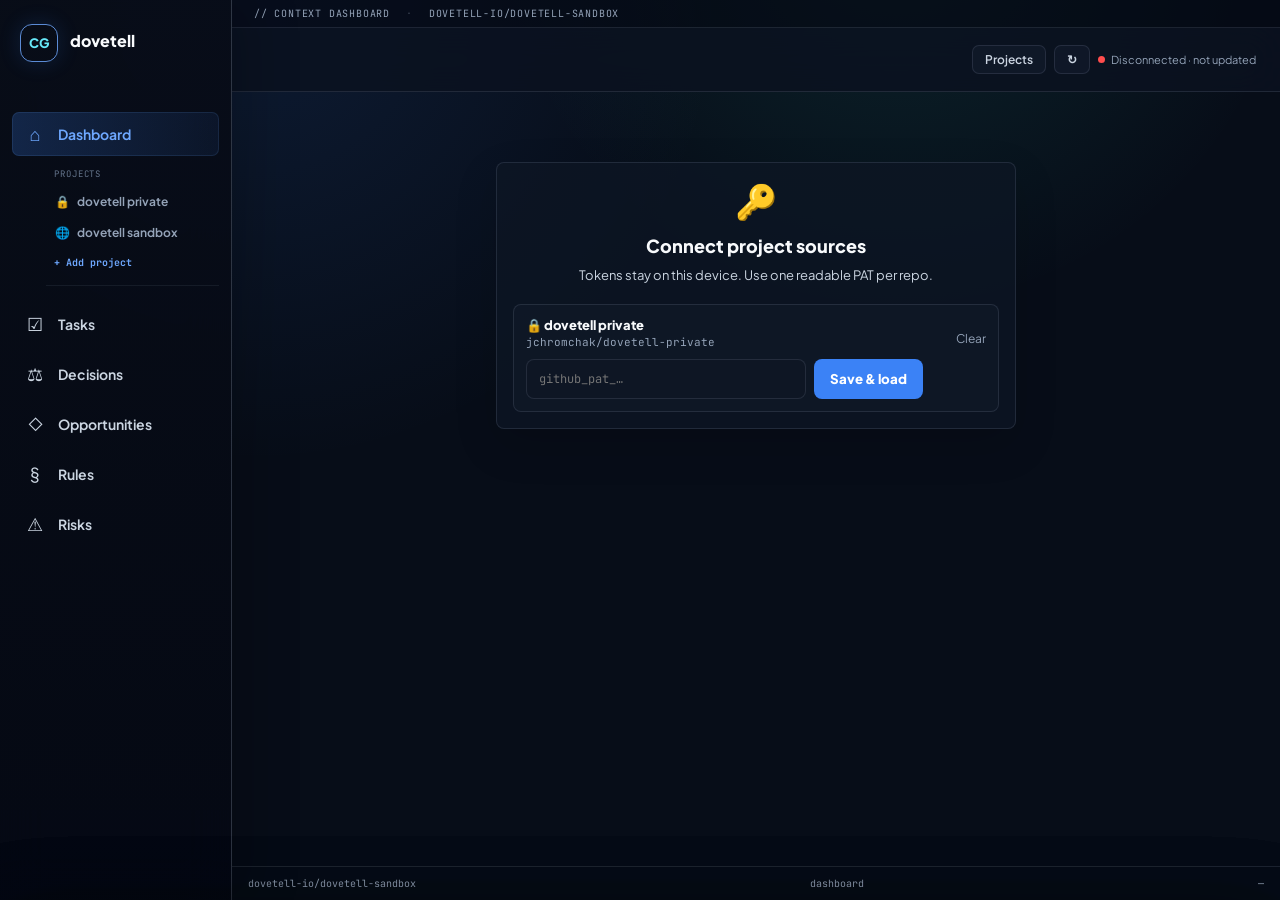
==== dashboard/index.html @ 03cbc895 "Stabilize project token storage" ====
<!DOCTYPE html>
<html lang="en">
<head>
<meta charset="UTF-8"/>
<meta name="viewport" content="width=device-width, initial-scale=1.0"/>
<title>dovetell — Dashboard</title>
<link rel="manifest" href="../manifest.json">
<link rel="icon" type="image/png" href="../assets/sandbox-favicon.png">
<link rel="apple-touch-icon" href="../assets/sandbox-apple-touch-icon.png">
<meta name="apple-mobile-web-app-title" content="dovetell dashboard">
<meta name="apple-mobile-web-app-capable" content="yes">
<meta name="apple-mobile-web-app-status-bar-style" content="black-translucent">
<link rel="preconnect" href="https://fonts.googleapis.com"/>
<link rel="preconnect" href="https://fonts.gstatic.com" crossorigin/>
<link href="https://fonts.googleapis.com/css2?family=Plus+Jakarta+Sans:wght@400;500;600;700;800&family=JetBrains+Mono:wght@400;500&display=swap" rel="stylesheet"/>
<style>
.main.dashboard-main{max-width:none}
.dashboard-layout{display:grid;grid-template-columns:repeat(4,minmax(0,1fr));gap:16px;align-items:start}
.dashboard-content,.dashboard-hero{display:contents}
.source-warning{grid-column:1/-1}
.dashboard-title{font-size:26px;font-weight:800;color:var(--text);line-height:1.15;margin-bottom:6px}
.dashboard-subtitle{font-size:14px;color:var(--muted-2)}
.summary-panel,.dash-panel{background:rgba(14,22,36,0.78);border:1px solid var(--border);border-radius:8px;padding:16px;box-shadow:0 16px 44px rgba(0,0,0,0.14)}
.source-warning{border-color:rgba(245,158,11,0.34);background:rgba(245,158,11,0.08);color:var(--muted-2);font-size:12px;line-height:1.5;margin-bottom:16px}
.source-warning strong{color:var(--amber);font-weight:800}
.source-warning-list{display:grid;gap:10px;margin-top:10px}
.source-warning-item{padding:10px 12px;border:1px solid rgba(245,158,11,0.26);border-radius:8px;background:rgba(5,9,20,0.32)}
.source-warning-title{font-size:13px;font-weight:800;color:var(--text);margin-bottom:4px}
.source-warning-detail{font-family:var(--mono);font-size:10px;color:var(--muted);overflow-wrap:anywhere}
.source-warning .token-projects{margin-top:12px}
.health-panel{display:flex;flex-direction:column;align-items:center;justify-content:center}
.health-label,.session-label,.panel-kicker{font-family:var(--mono);font-size:10px;letter-spacing:0.08em;text-transform:uppercase;color:var(--muted);margin-bottom:8px}
.health-value{display:flex;align-items:baseline;justify-content:center}
.health-score{font-family:var(--mono);font-size:38px;font-weight:700;color:var(--teal);line-height:1}
.health-denom{font-size:14px;color:var(--muted);margin-left:4px}
.health-gauge{width:142px;height:74px;margin-bottom:8px;overflow:visible}
.health-gauge path{fill:none;stroke-linecap:round;stroke-width:11}
.health-gauge .gauge-bg{stroke:rgba(148,163,184,0.18)}
.health-gauge .gauge-fill{stroke:var(--teal);filter:drop-shadow(0 0 10px rgba(45,212,191,0.22))}
.session-panel{display:flex;flex-direction:column;justify-content:center;gap:8px}
.session-id{font-family:var(--mono);font-size:17px;color:var(--blurple-light);background:rgba(18,27,43,0.9);border:1px solid var(--border);border-radius:7px;padding:8px 10px}
.session-meta{font-size:13px;color:var(--muted-2);line-height:1.5;display:flex;align-items:center;gap:6px;flex-wrap:wrap}
.dash-grid{grid-column:1/4;display:grid;grid-template-columns:repeat(3,minmax(0,1fr));gap:16px}
.dash-stack{display:grid;gap:16px}
.panel-head{display:flex;align-items:center;justify-content:space-between;gap:12px;border-bottom:1px solid var(--border);padding-bottom:12px;margin-bottom:8px}
.panel-title{font-size:17px;font-weight:800;color:var(--text)}
.panel-count{font-family:var(--mono);font-size:11px;color:var(--muted);background:var(--surface-3);border-radius:999px;padding:2px 8px;margin-left:6px}
.panel-link{font-size:12px;font-weight:700;color:var(--blurple-light);text-decoration:none;white-space:nowrap}
.panel-link:hover{text-decoration:underline}
.dash-list{display:grid}
.dash-row{display:grid;grid-template-columns:auto minmax(0,1fr) auto;gap:9px;align-items:center;padding:10px 0;border-bottom:1px solid rgba(148,163,184,0.12);text-decoration:none;color:inherit;min-width:0}
.dash-row:last-child{border-bottom:none}
.row-body{min-width:0;display:grid;gap:3px}
.row-dot{width:8px;height:8px;border-radius:50%;background:var(--muted)}
.dot-p0,.dot-now,.risk-high{background:var(--red)}
.dot-p1,.dot-next,.risk-medium{background:var(--amber)}
.dot-p2{background:#FACC15}
.dot-p3,.dot-later,.risk-low{background:var(--muted-2)}
.row-title{font-size:13px;font-weight:750;color:var(--text);line-height:1.25;display:-webkit-box;-webkit-line-clamp:2;-webkit-box-orient:vertical;overflow:hidden}
.row-sub{font-size:11px;color:var(--muted);line-height:1.3;display:flex;align-items:center;gap:5px;min-width:0;overflow:hidden}
.row-sub-text{min-width:0;overflow:hidden;text-overflow:ellipsis;white-space:nowrap}
.row-meta{font-family:var(--mono);font-size:10px;color:var(--muted);white-space:nowrap;justify-self:end}
.risk-score{font-family:var(--mono);font-size:18px;font-weight:700;min-width:30px}
.risk-score.high{color:var(--red)}
.risk-score.medium{color:var(--amber)}
.risk-score.low{color:var(--teal)}
.status-chip,.rev-chip{font-family:var(--mono);font-size:10px;border-radius:5px;padding:3px 7px;background:rgba(18,27,43,0.9);border:1px solid var(--border);color:var(--muted-2);white-space:nowrap}
.project-chip{font-family:var(--mono);font-size:10px;border-radius:5px;padding:3px 7px;background:rgba(18,27,43,0.9);border:1px solid var(--border);color:var(--muted-2);white-space:nowrap;display:inline-flex;align-items:center;gap:4px;max-width:62px;overflow:hidden;text-overflow:ellipsis;flex:0 0 auto}
.project-chip.private{color:var(--amber);border-color:rgba(245,158,11,0.28)}
.project-chip.public{color:var(--cyan);border-color:rgba(103,232,249,0.24)}
.status-active,.status-approved,.status-implemented{color:var(--green);border-color:rgba(52,211,153,0.28)}
.status-deferred,.status-open{color:var(--amber);border-color:rgba(245,158,11,0.28)}
.status-superseded,.status-closed{color:var(--muted-2)}
.change-avatar{width:32px;height:32px;border-radius:50%;display:flex;align-items:center;justify-content:center;background:linear-gradient(135deg,var(--purple),var(--blurple));font-size:12px;font-weight:800;color:#fff}
.change-avatar.task{background:linear-gradient(135deg,var(--teal),var(--green));color:#042f2e}
.change-avatar.journal{background:linear-gradient(135deg,var(--purple),var(--blurple-light))}
.dashboard-empty{padding:22px 0;text-align:center;color:var(--muted);font-size:13px}
.token-card{width:100%;max-width:520px;margin:48px auto;text-align:center}
.token-projects{display:grid;gap:14px;text-align:left;margin-top:18px}
.token-project{border:1px solid var(--border);border-radius:8px;padding:12px;background:rgba(18,27,43,0.52)}
.token-project-head{display:flex;justify-content:space-between;align-items:center;gap:8px;margin-bottom:10px}
.token-project-title{font-size:13px;font-weight:800;color:var(--text)}
.token-project-repo{font-family:var(--mono);font-size:11px;color:var(--muted);margin-top:2px}
.token-icon{font-size:34px;margin-bottom:12px}
.token-title{font-size:18px;font-weight:800;color:var(--text);margin-bottom:8px}
.token-copy{font-size:13px;color:var(--muted-2);line-height:1.6;margin-bottom:18px}
.token-form{display:flex;gap:8px}
.token-input{flex:0 1 280px;min-width:160px;max-width:280px;padding:11px 12px;background:var(--surface-2);border:1px solid var(--border);border-radius:8px;font-family:var(--mono);font-size:12px;color:var(--text);outline:none}
.token-input:focus{border-color:var(--blurple)}
.token-save{padding:11px 16px;border:none;border-radius:8px;background:var(--blurple);color:#fff;font-family:var(--sans);font-weight:800;cursor:pointer}
.token-clear{margin-top:12px;background:transparent;border:none;color:var(--muted);font-family:var(--sans);font-size:12px;cursor:pointer}
.token-error{max-width:520px;margin:48px auto}
.project-source-head{display:flex;justify-content:space-between;align-items:center;gap:10px;margin:14px 0 10px}
.project-settings-list{display:grid;gap:8px;margin-bottom:16px}
.project-settings-item{display:grid;grid-template-columns:minmax(0,1fr) auto;gap:10px;align-items:center;padding:10px 12px;border:1px solid var(--border);border-radius:8px;background:rgba(18,27,43,0.54)}
.project-settings-title{font-size:13px;font-weight:800;color:var(--text)}
.project-settings-meta{font-family:var(--mono);font-size:10px;color:var(--muted);margin-top:3px;overflow:hidden;text-overflow:ellipsis;white-space:nowrap}
.project-settings-actions{display:flex;gap:6px;align-items:center}
.project-form-panel{display:none;margin-top:14px;padding-top:12px;border-top:1px solid var(--border)}
.project-form-panel.visible{display:block}
.project-form-title{font-size:14px;font-weight:800;color:var(--text);margin:0 0 6px}
.project-home-view.hidden{display:none}
.project-path-grid{display:grid;grid-template-columns:1fr 1fr;gap:10px}
.project-token-input{max-width:280px}
.project-json-tools{display:grid;gap:8px;margin:8px 0 14px}
.project-json-actions{display:flex;gap:8px;flex-wrap:wrap}
.project-json-output{display:none;width:100%;min-height:150px;max-height:260px;resize:vertical;padding:10px 11px;background:var(--surface-2);border:1px solid var(--border);border-radius:8px;color:var(--text);font-family:var(--mono);font-size:10px;line-height:1.45;outline:none}
.project-json-output.visible{display:block}
.project-hint{font-size:11px;color:var(--muted);line-height:1.5;margin:-4px 0 12px}
.project-form-section{margin:14px 0 8px;font-family:var(--mono);font-size:10px;letter-spacing:0.08em;text-transform:uppercase;color:var(--muted)}
.project-verify{display:none;margin:10px 0 0;padding:10px 12px;border-radius:8px;border:1px solid var(--border);background:rgba(18,27,43,0.54);font-size:12px;line-height:1.45;color:var(--muted-2)}
.project-verify.visible{display:block}
.project-verify.success{border-color:rgba(52,211,153,0.35);color:var(--green)}
.project-verify.warning{border-color:rgba(245,158,11,0.35);color:var(--amber)}
.project-verify.error{border-color:rgba(255,77,77,0.38);color:var(--red)}
.journal-rail{grid-column:4;grid-row:1/span 2;position:sticky;top:92px;display:grid;gap:12px;min-width:0;z-index:1}
.journal-rail .summary-panel{min-width:0;overflow:hidden}
.journal-head{display:flex;align-items:flex-start;justify-content:space-between;gap:10px}
.journal-title{font-size:16px;font-weight:800;color:var(--text)}
.journal-sub{font-size:11px;color:var(--muted);line-height:1.45;margin-top:2px}
.journal-select{width:100%;min-width:0;margin-top:10px;padding:8px 30px 8px 10px;appearance:none;background:var(--surface-2);border:1px solid var(--border);border-radius:7px;color:var(--text);font-family:var(--sans);font-size:12px;line-height:1.25;outline:none;overflow:hidden;text-overflow:ellipsis}
.journal-composer{display:grid;gap:8px}
.journal-input{width:100%;min-height:92px;resize:vertical;padding:10px 11px;background:var(--surface-2);border:1px solid var(--border);border-radius:8px;color:var(--text);font-family:var(--sans);font-size:12px;line-height:1.45;outline:none}
.journal-input:focus,.journal-select:focus{border-color:var(--blurple)}
.journal-actions{display:flex;align-items:center;justify-content:space-between;gap:8px}
.journal-help{font-size:10px;color:var(--muted);line-height:1.4}
.journal-save{padding:9px 12px;border:none;border-radius:8px;background:var(--blurple);color:#fff;font-family:var(--sans);font-size:12px;font-weight:800;cursor:pointer;white-space:nowrap}
.journal-save:disabled{opacity:.55;cursor:not-allowed}
.journal-list{display:grid;gap:8px;max-height:58vh;overflow:auto;padding-right:2px;min-width:0}
.journal-card{border:1px solid var(--border);border-radius:8px;background:rgba(18,27,43,.5);padding:10px;cursor:pointer}
.journal-card[open]{background:rgba(18,27,43,.76)}
.journal-card summary{list-style:none;display:grid;gap:5px}
.journal-card summary::-webkit-details-marker{display:none}
.journal-meta{display:flex;align-items:center;justify-content:space-between;gap:8px;font-family:var(--mono);font-size:9px;color:var(--muted);text-transform:uppercase;letter-spacing:.04em}
.journal-preview{font-size:12px;font-weight:700;color:var(--text);line-height:1.35;display:-webkit-box;-webkit-line-clamp:3;-webkit-box-orient:vertical;overflow:hidden}
.journal-card[open] .journal-preview{-webkit-line-clamp:unset;display:block;white-space:pre-wrap;font-weight:600;color:var(--muted-2)}
.journal-card-body{margin-top:9px;padding-top:8px;border-top:1px solid rgba(148,163,184,.12);display:grid;gap:6px;font-family:var(--mono);font-size:10px;color:var(--muted)}
.journal-card-body div{min-width:0;overflow-wrap:anywhere}
.journal-card-actions{display:flex;gap:6px;flex-wrap:wrap;margin-top:4px}
.journal-action{padding:6px 8px;border:1px solid var(--border);border-radius:7px;background:rgba(88,101,242,.12);color:var(--blurple-light);font-family:var(--sans);font-size:11px;font-weight:800;cursor:pointer}
.journal-action:hover{border-color:rgba(88,101,242,.42);background:rgba(88,101,242,.2)}
.journal-action:disabled{opacity:.55;cursor:not-allowed}
.journal-empty{font-size:12px;color:var(--muted);line-height:1.5;padding:12px;border:1px dashed var(--border);border-radius:8px}
.journal-mobile-trigger{display:none;grid-column:1/-1;width:100%;padding:12px;border:1px solid rgba(88,101,242,.32);border-radius:8px;background:rgba(88,101,242,.14);color:var(--blurple-light);font-family:var(--sans);font-size:13px;font-weight:800;cursor:pointer}
.reconcile-preview{padding:10px 11px;border:1px solid var(--border);border-radius:8px;background:rgba(18,27,43,.54);color:var(--muted-2);font-size:12px;line-height:1.45;white-space:pre-wrap;max-height:160px;overflow:auto}
@media (max-width: 1500px){.dashboard-layout{grid-template-columns:repeat(3,minmax(0,1fr))}.dash-grid{grid-column:1/-1}.journal-rail{grid-column:1/-1;grid-row:auto;position:static;grid-template-columns:repeat(3,minmax(0,1fr))}.journal-list{max-height:42vh}}
@media (max-width: 1280px){.dashboard-layout{grid-template-columns:1fr}.dashboard-content{display:block}.dashboard-hero{display:grid;grid-template-columns:1fr 210px;gap:16px;margin-bottom:16px;align-items:stretch}.dash-grid,.journal-rail{grid-column:auto;grid-row:auto}.journal-rail{grid-template-columns:1fr}.journal-list{max-height:none}.dashboard-main{max-width:1220px}}
@media (max-width: 1120px){.dashboard-hero{grid-template-columns:1fr 210px}.session-panel{grid-column:1/-1}.dash-grid{grid-template-columns:1fr 1fr}.dash-grid>.dash-panel:last-child{grid-column:1/-1}.project-chip{max-width:180px}}
@media (max-width: 900px){.dashboard-hero,.dash-grid{grid-template-columns:1fr}.session-panel{grid-column:auto}.health-panel{display:grid;grid-template-columns:minmax(0,1fr) auto;gap:8px 14px;align-items:center;justify-content:stretch}.health-label{grid-column:1/-1;margin-bottom:0}.health-gauge{width:112px;height:58px;margin:0}.health-gauge path{stroke-width:9}.health-value{justify-content:flex-end}.health-score{font-size:34px}}
@media (max-width: 720px){.dashboard-main{padding-top:16px}.dashboard-title{font-size:25px}.summary-panel{padding:14px}.health-gauge{width:100px;height:52px}.health-gauge path{stroke-width:8}.health-score{font-size:31px}.health-denom{font-size:13px}.session-id{font-size:15px}.dash-row{grid-template-columns:auto minmax(0,1fr)}.dash-row .row-meta,.dash-row .status-chip,.dash-row .rev-chip{grid-column:2;justify-self:start}.row-title{-webkit-line-clamp:2}.project-chip{max-width:calc(100vw - 170px)}.token-card{margin:48px 0;max-width:calc(100vw - 24px)}.token-copy{font-size:12px;max-width:240px;margin-left:auto;margin-right:auto;overflow-wrap:anywhere}.token-form{flex-direction:column}.token-save{width:100%}.token-project-head>div{min-width:0}.token-project-repo{overflow:hidden;text-overflow:ellipsis;white-space:nowrap}.project-path-grid,#project-sheet .form-row-2{grid-template-columns:1fr}.project-settings-item{grid-template-columns:1fr}.project-settings-actions{justify-content:flex-start;flex-wrap:wrap}.journal-rail{display:none}.journal-mobile-trigger{display:block}}
@media (max-width: 720px){#journal-sheet .journal-actions{display:grid;grid-template-columns:1fr;gap:8px}#journal-sheet .journal-save{width:100%}}
</style>
<link rel="stylesheet" href="../assets/css/shared.css?v=20260506-projects5"/>
</head>
<body>
<div class="demo-banner">
  <span>// Context dashboard</span>
  <span class="demo-banner-divider">·</span>
  <span>dovetell-io/dovetell-sandbox</span>
</div>

<div class="topbar">
  <div class="topbar-logo">
    <img src="../assets/sandbox-apple-touch-icon.png" class="logo-img" alt="dovetell"/>
    <div class="logo-wordmark">dove<span>tell</span></div>
  </div>
  <div class="topbar-right">
    <button class="btn-sm" onclick="openProjectSettings()" title="Project sources">Projects</button>
    <button class="btn-sm" onclick="loadDashboard()" title="Refresh">↻</button>
    <div class="status-row">
      <div class="status-dot loading" id="status-dot"></div>
      <span class="status-text" id="status-text">Loading…</span>
    </div>
  </div>
</div>

<main class="main dashboard-main" id="main">
  <div class="empty"><div class="empty-icon">⋯</div><div class="empty-text">Loading dashboard…</div></div>
</main>

<div class="footer">
  <span id="footer-path">dovetell-io/dovetell-sandbox</span>
  <span id="footer-build" style="color:var(--muted)">dashboard</span>
  <span id="footer-sha">—</span>
</div>

<nav class="tab-bar">
  <a href="../dashboard/" class="tab-item active"><span class="tab-icon">⌂</span><span class="tab-label">Dashboard</span></a>
  <a href="../tasks/" class="tab-item"><span class="tab-icon">☑</span><span class="tab-label">Tasks</span></a>
  <a href="../decisions/" class="tab-item"><span class="tab-icon">⚖</span><span class="tab-label">Decisions</span></a>
  <a href="../opportunities/" class="tab-item"><span class="tab-icon">◇</span><span class="tab-label">Opportunities</span></a>
  <a href="../rules/" class="tab-item"><span class="tab-icon">§</span><span class="tab-label">Rules</span></a>
  <a href="../risks/" class="tab-item"><span class="tab-icon">⚠</span><span class="tab-label">Risks</span></a>
</nav>

<div class="add-sheet-overlay" id="project-overlay" onclick="closeProjectSettings()"></div>
<div class="add-sheet" id="project-sheet">
  <div class="sheet-handle"></div>
  <div class="sheet-title">Project Sources</div>
  <div class="project-hint">Repo config is the durable source of truth. This page keeps a browser working copy and syncs account-projects.json back to GitHub when your token can write it.</div>
  <div class="project-home-view" id="project-home-view">
    <div class="project-source-head">
      <div class="project-form-section">Configured Sources</div>
      <button class="btn-action" onclick="startProjectAdd()">Add project</button>
    </div>
    <div class="project-settings-list" id="project-settings-list"></div>
    <div class="project-form-section">Repo JSON promotion</div>
    <div class="project-hint">Generate or copy the token-free account-projects.json working copy. Tokens are never written to config.</div>
    <div class="project-json-tools">
      <div class="project-json-actions">
        <button class="btn-action" onclick="previewProjectConfigJson()">Preview JSON</button>
        <button class="btn-action" onclick="copyProjectConfigJson()">Copy JSON</button>
        <button class="btn-action" onclick="syncProjectConfigFromSheet()">Sync JSON</button>
        <button class="btn-action danger" onclick="resetProjectWorkingConfig()">Reset local</button>
      </div>
      <textarea class="project-json-output" id="project-json-output" readonly spellcheck="false"></textarea>
    </div>
  </div>
  <div class="project-verify" id="project-verify"></div>
  <div class="project-form-panel" id="project-form-panel">
    <div class="project-form-title" id="project-form-title">Add project</div>
    <div class="project-form-section">Repository</div>
    <div class="form-row-2">
      <div class="form-field">
        <label class="form-label">Owner</label>
        <input class="form-input" id="project-owner" placeholder="github-owner"/>
      </div>
      <div class="form-field">
        <label class="form-label">Repo</label>
        <input class="form-input" id="project-repo" placeholder="repo-name"/>
      </div>
    </div>
    <div class="form-row-2">
      <div class="form-field">
        <label class="form-label">Display name</label>
        <input class="form-input" id="project-name" placeholder="my project"/>
      </div>
      <div class="form-field">
        <label class="form-label">Visibility</label>
        <select class="form-select" id="project-visibility">
          <option value="private">Private</option>
          <option value="public">Public</option>
          <option value="unknown">Unknown</option>
        </select>
      </div>
    </div>
    <div class="project-form-section">Project identity</div>
    <div class="form-field">
      <label class="form-label">Project ID</label>
      <input class="form-input" id="project-id" placeholder="auto-generated"/>
    </div>
    <div class="form-field">
      <label class="form-label">GitHub token for this repo</label>
      <input class="form-input project-token-input" id="project-token" type="password" placeholder="github_pat_…" autocomplete="off" spellcheck="false"/>
    </div>
    <div class="project-form-section">Context file paths</div>
    <div class="project-hint">Defaults use the agnostic .project-context convention. Edit these only when the repo stores context files somewhere else.</div>
    <div class="project-path-grid">
      <div class="form-field"><label class="form-label">Tasks</label><input class="form-input" id="project-path-tasks"/></div>
      <div class="form-field"><label class="form-label">Decisions</label><input class="form-input" id="project-path-decisions"/></div>
      <div class="form-field"><label class="form-label">Risks</label><input class="form-input" id="project-path-risks"/></div>
      <div class="form-field"><label class="form-label">Opportunities</label><input class="form-input" id="project-path-opportunities"/></div>
      <div class="form-field"><label class="form-label">Rules</label><input class="form-input" id="project-path-rules"/></div>
      <div class="form-field"><label class="form-label">Journal</label><input class="form-input" id="project-path-journal"/></div>
      <div class="form-field"><label class="form-label">Changelog</label><input class="form-input" id="project-path-changelog"/></div>
    </div>
    <div class="sheet-actions">
      <button class="btn-sheet-cancel" onclick="showProjectSourceList()">Back</button>
      <button class="btn-sheet-save" onclick="saveProjectSettings()">Save project</button>
    </div>
  </div>
</div>

<div class="add-sheet-overlay" id="journal-overlay" onclick="closeJournalSheet()"></div>
<div class="add-sheet" id="journal-sheet">
  <div class="sheet-handle"></div>
  <div class="sheet-title">Project Journal</div>
  <div id="journal-sheet-body"></div>
</div>

<div class="add-sheet-overlay" id="reconcile-overlay" onclick="closeReconcileSheet()"></div>
<div class="add-sheet" id="reconcile-sheet">
  <div class="sheet-handle"></div>
  <div class="sheet-title">Create task from journal</div>
  <div class="form-field">
    <label class="form-label">Task title</label>
    <input class="form-input" id="reconcile-task-title"/>
  </div>
  <div class="form-row-2">
    <div class="form-field">
      <label class="form-label">Priority</label>
      <select class="form-select" id="reconcile-task-priority">
        <option value="next">Next</option>
        <option value="now">Now</option>
        <option value="later">Later</option>
      </select>
    </div>
    <div class="form-field">
      <label class="form-label">Source</label>
      <input class="form-input" id="reconcile-task-source" disabled/>
    </div>
  </div>
  <div class="form-field">
    <label class="form-label">Journal context</label>
    <div class="reconcile-preview" id="reconcile-task-context"></div>
  </div>
  <div class="sheet-actions">
    <button class="btn-sheet-cancel" onclick="closeReconcileSheet()">Cancel</button>
    <button class="btn-sheet-save" id="reconcile-task-save" onclick="confirmCreateTaskFromJournal()">Create task</button>
  </div>
</div>

<div class="toast" id="toast"></div>

<script src="../assets/js/shared.js?v=20260508-token-bridge1"></script>
<script src="../assets/js/projects.js?v=20260508-token-bridge1"></script>
<script>
const PROJECTS = Dovetell.allProjects()
const SOURCE_KEYS = ['tasks', 'decisions', 'risks', 'opportunities', 'changelog', 'journal']
const REFRESH_INTERVAL_MS = 5 * 60 * 1000
let dashboardState = { journals: [], journalFiles: new Map(), taskFiles: new Map(), sourceStates: [] }
let pendingJournalTask = null
let lastDashboardUpdate = null
Dovetell.renderSidebarProjects({ addAction: 'openProjectSettings()' })

function parseTasks(md) {
  const allLines = md.split('\n')
  const taskStart = allLines.findIndex(line => /^## Tasks\s*$/.test(line.trim()))
  const lines = taskStart >= 0 ? allLines.slice(taskStart + 1) : allLines
  const tasks = []
  let task = null
  for (let i = 0; i < lines.length; i++) {
    const line = lines[i]
    const m = line.match(/^- \[([ x])\] (.+)/)
    if (m) {
      if (task) tasks.push(task)
      task = { checked: m[1] === 'x', title: m[2].trim(), id: null, priority: 'later', due: null, owner: null, notes: null, source: null, created: null, updated: null }
      continue
    }
    if (task && /^  /.test(line) && line.trim()) {
      const meta = line.trim()
      const id = meta.match(/^id:\s*(task-[\w-]+)/); if (id) task.id = id[1]
      const pri = meta.match(/^priority:\s*(\w+)/); if (pri) task.priority = pri[1]
      const due = meta.match(/^due:\s*([\d-]+)/); if (due) task.due = due[1]
      const created = meta.match(/^created:\s*(.+)/); if (created) task.created = created[1]
      const updated = meta.match(/^updated:\s*(.+)/); if (updated) task.updated = updated[1]
      const own = meta.match(/^owner:\s*(\w+)/); if (own) task.owner = own[1]
      const notes = meta.match(/^notes:(.+)/); if (notes) task.notes = notes[1].trim()
      const src = meta.match(/^source:\s*([\S]+)/); if (src) task.source = src[1]
    }
    if (task && !/^  /.test(line) && line.trim() && !/^- \[/.test(line) && !/^#/.test(line) && !/^<!/.test(line)) {
      tasks.push(task); task = null
    }
  }
  if (task) tasks.push(task)
  return tasks
}

function isActivityDate(value) {
  return /^\d{4}-\d{2}-\d{2}(?:T\d{2}:\d{2})?/.test(value || '')
}

function parseDecisions(md) {
  const lines = md.split('\n')
  const decisions = []
  let dec = null
  for (let i = 0; i < lines.length; i++) {
    const line = lines[i]
    const m = line.match(/^- \[([ x])\] (.+)/) || line.match(/^- ([^[\n].+)/)
    if (m) {
      if (dec) decisions.push(dec)
      const checkbox = line.match(/^- \[([ x])\] (.+)/)
      dec = { closed: checkbox ? checkbox[1] === 'x' : false, title: checkbox ? checkbox[2].trim() : m[1].trim(), id: null, date: null, status: 'active', rationale: null, source: null }
      continue
    }
    if (dec && /^  /.test(line) && line.trim()) {
      const meta = line.trim()
      const id = meta.match(/^id:(decision-[\w-]+)/); if (id) dec.id = id[1]
      const date = meta.match(/^date:([\d-]+)/); if (date) dec.date = date[1]
      const status = meta.match(/^status:(\w+)/); if (status) dec.status = status[1].toLowerCase()
      const rat = meta.match(/^rationale:(.+)/); if (rat) dec.rationale = rat[1].trim()
      const src = meta.match(/^source:([\S]+)/); if (src) dec.source = src[1]
    }
    if (dec && !/^  /.test(line) && line.trim() && !/^- /.test(line) && !/^#/.test(line) && !/^<!/.test(line)) {
      decisions.push(dec); dec = null
    }
  }
  if (dec) decisions.push(dec)
  return decisions
}

function parseRisks(md) {
  const lines = md.split('\n')
  const risks = []
  let risk = null
  for (let i = 0; i < lines.length; i++) {
    const line = lines[i]
    const m = line.match(/^- \[([ x])\] (.+)/)
    if (m) {
      if (risk) risks.push(risk)
      risk = { title: m[2].trim(), id: null, date: null, description: null, likelihood: 'medium', impact: 'medium', status: 'open', source: null }
      continue
    }
    if (risk && /^  /.test(line) && line.trim()) {
      const meta = line.trim()
      const id = meta.match(/^id:(risk-[\w-]+)/); if (id) risk.id = id[1]
      const date = meta.match(/^date:([\d-]+)/); if (date) risk.date = date[1]
      const desc = meta.match(/^description:(.+)/); if (desc) risk.description = desc[1].trim()
      const lk = meta.match(/^likelihood:(\w+)/); if (lk) risk.likelihood = lk[1]
      const imp = meta.match(/^impact:(\w+)/); if (imp) risk.impact = imp[1]
      const st = meta.match(/^status:(\w+)/); if (st) risk.status = st[1]
      const src = meta.match(/^source:([\S]+)/); if (src) risk.source = src[1]
    }
    if (risk && !/^  /.test(line) && line.trim() && !/^- \[/.test(line) && !/^#/.test(line) && !/^<!/.test(line)) {
      risks.push(risk); risk = null
    }
  }
  if (risk) risks.push(risk)
  return risks
}

function parseOpportunities(md) {
  const lines = md.split('\n')
  const opps = []
  let opp = null
  for (let i = 0; i < lines.length; i++) {
    const line = lines[i]
    const m = line.match(/^- \[([ x])\] (.+)/)
    if (m) {
      if (opp) opps.push(opp)
      opp = { title: m[2].trim(), id: null, date: null, description: null, scopeCheck: 'pass', status: 'open', source: null }
      continue
    }
    if (opp && /^  /.test(line) && line.trim()) {
      const meta = line.trim()
      const id = meta.match(/^id:(opp-[\w-]+)/); if (id) opp.id = id[1]
      const date = meta.match(/^date:([\d-]+)/); if (date) opp.date = date[1]
      const desc = meta.match(/^description:(.+)/); if (desc) opp.description = desc[1].trim()
      const scope = meta.match(/^scope-check:(\w+)/); if (scope) opp.scopeCheck = scope[1]
      const status = meta.match(/^status:(\w+)/); if (status) opp.status = status[1]
      const src = meta.match(/^source:([\S]+)/); if (src) opp.source = src[1]
    }
    if (opp && !/^  /.test(line) && line.trim() && !/^- \[/.test(line) && !/^#/.test(line) && !/^<!/.test(line)) {
      opps.push(opp); opp = null
    }
  }
  if (opp) opps.push(opp)
  return opps
}

function parseChangelog(md) {
  const lines = md.split('\n')
  const changes = []
  let change = null
  for (const line of lines) {
    const rev = line.match(/^- (rev-[\w-]+)/)
    if (rev) {
      if (change) changes.push(change)
      change = { revisionId: rev[1], date: null, user: null, summary: null }
      continue
    }
    if (!change) continue
    const meta = line.trim()
    const date = meta.match(/^date:\s*(.+)/); if (date) change.date = date[1]
    const user = meta.match(/^user:\s*(.+)/); if (user) change.user = user[1]
    const summary = meta.match(/^summary:\s*(.+)/); if (summary) change.summary = summary[1]
  }
  if (change) changes.push(change)
  return changes
}

function parseJournal(md) {
  const lines = md.split('\n')
  const entries = []
  let entry = null
  let section = null
  for (const line of lines) {
    const top = line.match(/^- (journal-[\w-]+)/)
    if (top) {
      if (entry) entries.push(entry)
      entry = { id: top[1], journalId: top[1], createDate: null, editDate: null, author: null, content: '', actions: [] }
      section = null
      continue
    }
    if (!entry) continue
    const trimmed = line.trim()
    if (!trimmed) continue
    const field = trimmed.match(/^(journal-id|revisionId|create-date|edit-date|author):\s*(.*)/)
    if (field) {
      if (field[1] === 'journal-id') entry.journalId = field[2] || entry.id
      if (field[1] === 'create-date') entry.createDate = field[2]
      if (field[1] === 'edit-date') entry.editDate = field[2]
      if (field[1] === 'author') entry.author = field[2]
      section = null
      continue
    }
    if (trimmed === 'content:') { section = 'content'; continue }
    if (trimmed === 'actions:') { section = 'actions'; continue }
    if (section === 'content' && /^    /.test(line)) entry.content += `${line.replace(/^    ?/, '')}\n`
    if (section === 'actions' && trimmed.startsWith('- ')) entry.actions.push(trimmed.replace(/^- /, ''))
  }
  if (entry) entries.push(entry)
  return entries.map(item => ({ ...item, content: item.content.trim() })).filter(item => item.content)
}

function riskScore(risk) {
  const weight = { low: 1, medium: 2, high: 3 }
  return (weight[risk.likelihood] || 2) * (weight[risk.impact] || 2) * 10
}

function scoreClass(score) {
  if (score >= 60) return 'high'
  if (score >= 30) return 'medium'
  return 'low'
}

function contextHealth(tasks, risks, decisions, changes) {
  let score = 82
  score -= Math.min(18, risks.filter(r => r.status === 'open' && r.impact === 'high').length * 6)
  score -= Math.min(12, tasks.filter(t => !t.checked && t.priority === 'now').length * 3)
  score += Math.min(6, decisions.filter(d => d.status === 'active').length)
  score += changes.length ? 4 : 0
  return Math.max(0, Math.min(100, score))
}

function contextHealthTitle() {
  return 'Context health = 82 baseline - up to 18 for open high-impact risks - up to 12 for open NOW tasks + up to 6 for active decisions + 4 when changelog activity exists.'
}

function healthGauge(score) {
  const value = Math.max(0, Math.min(100, Number(score) || 0))
  return `<svg class="health-gauge" viewBox="0 0 160 88" aria-hidden="true" focusable="false">
    <path class="gauge-bg" pathLength="100" d="M 20 76 A 60 60 0 0 1 140 76"></path>
    <path class="gauge-fill" pathLength="100" stroke-dasharray="${value} 100" d="M 20 76 A 60 60 0 0 1 140 76"></path>
  </svg>`
}

function initials(value) {
  return (value || 'DT').split(/[\s-]+/).filter(Boolean).slice(0, 2).map(v => v[0].toUpperCase()).join('') || 'DT'
}

function shortDate(value) {
  if (!value) return '—'
  return value.replace(/T.*/, '').replace(/^2026-/, '')
}

function localUpdateTime(date) {
  if (!date) return 'not updated'
  return date.toLocaleTimeString([], { hour: 'numeric', minute: '2-digit' })
}

function updateConnectionStatus(state, detail = '') {
  const last = localUpdateTime(lastDashboardUpdate)
  const label = document.getElementById('status-text')
  if (state === 'updating') {
    setStatus('loading', lastDashboardUpdate ? `Updating · last ${last}` : 'Updating')
    if (label) label.title = detail || 'Refreshing project sources'
    return
  }
  if (state === 'connected') {
    setStatus('ready', `Connected · ${last}`)
    if (label) label.title = 'Project sources refreshed'
    return
  }
  const suffix = lastDashboardUpdate ? `last ${last}` : last
  setStatus('error', `Disconnected · ${suffix}`)
  if (label) label.title = detail || 'Project sources unavailable'
}

function taskPriorityDot(priority) {
  return priority === 'now' ? 'dot-now' : priority === 'next' ? 'dot-next' : 'dot-later'
}

function visibilityIcon(project) {
  if (!project) return '?'
  if (project.visibility === 'private') return '🔒'
  if (project.visibility === 'public') return '🌐'
  return '?'
}

function projectName(project) {
  return project ? project.name || `${project.owner}/${project.repo}` : 'unknown project'
}

function projectInitials(project) {
  const source = projectName(project).replace(/^dovetell\s+/i, '').replace(/[^a-zA-Z0-9\s-]/g, ' ')
  const parts = source.split(/[\s-]+/).filter(Boolean)
  if (parts.length >= 2) return (parts[0][0] + parts[1][0]).toUpperCase()
  const compact = (parts[0] || project.repo || project.id || 'DT').replace(/[^a-zA-Z0-9]/g, '')
  return compact.slice(0, 2).toUpperCase() || 'DT'
}

function projectChip(project) {
  if (!project) return ''
  return `<span class="project-chip ${escHtml(project.visibility || 'unknown')}" title="${escHtml(`${projectName(project)} · ${project.owner}/${project.repo}`)}">${visibilityIcon(project)} ${escHtml(projectInitials(project))}</span>`
}

function activityFeed(tasks, changes, journals) {
  const taskItems = tasks
    .filter(task => isActivityDate(task.updated) || isActivityDate(task.created))
    .map(task => ({
      type: 'task',
      date: task.updated || task.created,
      title: task.title,
      meta: task.id || task.source || 'Task',
      project: task.project,
      href: itemHref('tasks', task)
    }))
  const changeItems = changes.map(change => ({
    type: 'change',
    date: change.date,
    title: change.summary || 'Updated project context',
    meta: change.revisionId,
    project: change.project,
    user: change.user
  }))
  const journalItems = journals.map(entry => ({
    type: 'journal',
    date: entry.editDate || entry.createDate,
    title: entry.content || 'Journal note',
    meta: entry.journalId || entry.id,
    project: entry.project
  }))
  return [...taskItems, ...changeItems, ...journalItems]
    .filter(item => item.date)
    .sort((a, b) => (b.date || '').localeCompare(a.date || ''))
    .slice(0, 8)
}

function itemHref(section, item) {
  const params = new URLSearchParams()
  if (item.project && item.project.id) params.set('project', item.project.id)
  if (item.id) params.set('id', item.id)
  const query = params.toString()
  return `../${section}/${query ? `?${query}` : ''}`
}

function attachProject(items, project) {
  return items.map(item => ({ ...item, project }))
}

function isAuthLikeFailure(status = '') {
  return /401|403|404|not found|bad credentials|requires authentication|resource not accessible/i.test(status)
}

function groupedFailures(sourceStates) {
  return PROJECTS.map(project => {
    const entries = sourceStates.filter(source => source.project.id === project.id)
    const failed = entries.filter(source => !source.ok)
    return {
      project,
      total: entries.length,
      failed,
      authLike: failed.some(source => isAuthLikeFailure(source.status))
    }
  }).filter(group => group.failed.length)
}

function sourceWarning(sourceStates) {
  const groups = groupedFailures(sourceStates)
  if (!groups.length) return ''
  const authProjects = groups.filter(group => group.authLike).map(group => group.project)
  return `<div class="summary-panel source-warning">
    <strong>Project source issue:</strong> Some configured repos could not be read. Working project data is still shown below.
    <div class="source-warning-list">${groups.map(group => `
      <div class="source-warning-item">
        <div class="source-warning-title">${visibilityIcon(group.project)} ${escHtml(projectName(group.project))} · ${group.failed.length}/${group.total} files failed</div>
        <div class="source-warning-detail">${escHtml(`${group.project.owner}/${group.project.repo}`)}</div>
        <div class="source-warning-detail">${escHtml(group.failed.map(source => `${source.path}: ${source.status}`).join(' · '))}</div>
      </div>
    `).join('')}</div>
    ${authProjects.length ? renderProjectTokenForms(authProjects, 'Replace token') : ''}
  </div>`
}

function renderAuthError(message) {
  document.getElementById('main').innerHTML = `<div class="summary-panel token-card token-error">
    <div class="token-icon">!</div>
    <div class="token-title">GitHub access failed</div>
    <div class="token-copy">${escHtml(message)} Check that each saved project token can read its configured repository contents.</div>
    ${renderProjectTokenForms(PROJECTS, 'Replace token')}
  </div>`
  updateConnectionStatus('disconnected', 'GitHub access failed')
}

function renderDashboard(data, sourceStates = []) {
  const tasks = data.tasks || []
  const decisions = data.decisions || []
  const risks = data.risks || []
  const opportunities = data.opportunities || []
  const changes = data.changelog || []
  const journals = data.journals || []
  const openTasks = tasks.filter(t => !t.checked)
  const priorityRank = { now: 0, next: 1, later: 2 }
  const hotTasks = openTasks.sort((a, b) => priorityRank[a.priority || 'later'] - priorityRank[b.priority || 'later']).slice(0, 6)
  const activeRisks = risks.filter(r => r.status === 'open').sort((a, b) => riskScore(b) - riskScore(a)).slice(0, 5)
  const recentDecisions = decisions.sort((a, b) => (b.date || '').localeCompare(a.date || '')).slice(0, 4)
  const recentChanges = changes.sort((a, b) => (b.date || '').localeCompare(a.date || '')).slice(0, 7)
  const recentActivity = activityFeed(tasks, changes, journals)
  const health = contextHealth(tasks, risks, decisions, changes)
  const latestChange = recentChanges[0]
  const warning = sourceWarning(sourceStates)

  document.getElementById('main').innerHTML = `
    <div class="dashboard-layout">
      <div class="dashboard-content">
        ${warning}
        <section class="dashboard-hero">
          <div class="summary-panel">
            <div class="dashboard-title">dovetell</div>
            <div class="dashboard-subtitle">Developer context governance</div>
            <div style="display:flex;gap:10px;flex-wrap:wrap;margin-top:18px">
              <span class="status-chip status-active">${openTasks.length} open tasks</span>
              <span class="status-chip status-open">${activeRisks.length} open risks</span>
              <span class="status-chip">${opportunities.filter(o => o.status !== 'closed').length} opportunities</span>
              <span class="status-chip">${PROJECTS.length} projects</span>
            </div>
          </div>
          <div class="summary-panel health-panel" title="${escHtml(contextHealthTitle())}">
            <div class="health-label">Context Health</div>
            ${healthGauge(health)}
            <div class="health-value"><span class="health-score">${health}</span><span class="health-denom">/100</span></div>
          </div>
          <div class="summary-panel session-panel">
            <div class="session-label">Last Change</div>
            <div class="session-id">${latestChange ? escHtml(latestChange.revisionId) : '—'}</div>
            <div class="session-meta">${latestChange ? `${projectChip(latestChange.project)} ${escHtml(latestChange.user || 'unknown')} · ${escHtml(latestChange.date || 'undated')}` : 'No changelog entries loaded'}</div>
          </div>
        </section>
        <button class="journal-mobile-trigger" onclick="openJournalSheet()">Open journal</button>
        <section class="dash-grid">
          <div class="dash-panel">
            <div class="panel-head"><div class="panel-title">Hot Items <span class="panel-count">${hotTasks.length}</span></div><a class="panel-link" href="../tasks/">View all</a></div>
            <div class="dash-list">${hotTasks.length ? hotTasks.map(renderTaskRow).join('') : emptyPanel('No open tasks')}</div>
          </div>
          <div class="dash-stack">
            <div class="dash-panel">
              <div class="panel-head"><div class="panel-title">Active Risks <span class="panel-count">${activeRisks.length}</span></div><a class="panel-link" href="../risks/">View all</a></div>
              <div class="dash-list">${activeRisks.length ? activeRisks.map(renderRiskRow).join('') : emptyPanel('No active risks')}</div>
            </div>
            <div class="dash-panel">
              <div class="panel-head"><div class="panel-title">Recent Decisions <span class="panel-count">${recentDecisions.length}</span></div><a class="panel-link" href="../decisions/">View all</a></div>
              <div class="dash-list">${recentDecisions.length ? recentDecisions.map(renderDecisionRow).join('') : emptyPanel('No decisions loaded')}</div>
            </div>
          </div>
          <div class="dash-panel">
            <div class="panel-head"><div class="panel-title">Activity Feed <span class="panel-count">${recentActivity.length}</span></div><span class="panel-kicker">Recent</span></div>
            <div class="dash-list">${recentActivity.length ? recentActivity.map(renderActivityRow).join('') : emptyPanel('No activity loaded')}</div>
          </div>
        </section>
      </div>
      ${renderJournalRail(data.journals || [])}
    </div>
  `
  renderJournalProjectSelect()
  renderJournalSheetBody(data.journals || [])
  document.getElementById('footer-sha').textContent = latestChange ? latestChange.revisionId : '—'
  const failedCount = sourceStates.filter(source => !source.ok).length
  updateConnectionStatus(failedCount ? 'disconnected' : 'connected', failedCount ? `${failedCount} source${failedCount === 1 ? '' : 's'} unavailable` : '')
}

function emptyPanel(text) {
  return `<div class="dashboard-empty">${escHtml(text)}</div>`
}

function selectedJournalProject() {
  const requested = localStorage.getItem('dovetell_project_journal')
  const match = PROJECTS.find(project => project.id === requested) || PROJECTS[0] || null
  if (match) localStorage.setItem('dovetell_project_journal', match.id)
  return match
}

function renderJournalRail(journals) {
  const selected = selectedJournalProject()
  const projectJournals = selected ? journals.filter(entry => entry.project && entry.project.id === selected.id) : []
  return `<aside class="journal-rail" aria-label="Project journal">
    <div class="summary-panel">
      <div class="journal-head">
        <div>
          <div class="journal-title">Project Journal</div>
          <div class="journal-sub">Free-flow notes for later reconciliation.</div>
        </div>
        <a class="panel-link" href="#journal-list">${projectJournals.length}</a>
      </div>
      <select class="journal-select" id="journal-project" onchange="selectJournalProject(this.value)">
        ${PROJECTS.map(project => `<option value="${escHtml(project.id)}" ${selected && selected.id === project.id ? 'selected' : ''}>${visibilityIcon(project)} ${escHtml(projectName(project))}</option>`).join('')}
      </select>
    </div>
    <div class="summary-panel journal-composer">
      <textarea class="journal-input" id="journal-content" placeholder="Capture a thought..."></textarea>
      <div class="journal-actions">
        <div class="journal-help">Slash actions reconcile later.</div>
        <button class="journal-save" id="journal-save" onclick="saveJournalEntry()">Add note</button>
      </div>
    </div>
    <div class="summary-panel">
      <div class="panel-head"><div class="panel-title">Journal <span class="panel-count">${projectJournals.length}</span></div><span class="panel-kicker">Drafts</span></div>
      <div class="journal-list" id="journal-list">${projectJournals.length ? projectJournals.map(renderJournalCard).join('') : '<div class="journal-empty">No journal entries yet for this project.</div>'}</div>
    </div>
  </aside>`
}

function renderJournalSheetBody(journals) {
  const body = document.getElementById('journal-sheet-body')
  if (!body) return
  const selected = selectedJournalProject()
  const projectJournals = selected ? journals.filter(entry => entry.project && entry.project.id === selected.id) : []
  body.innerHTML = `
    <select class="journal-select" id="journal-project-mobile" onchange="selectJournalProject(this.value)">
      ${PROJECTS.map(project => `<option value="${escHtml(project.id)}" ${selected && selected.id === project.id ? 'selected' : ''}>${visibilityIcon(project)} ${escHtml(projectName(project))}</option>`).join('')}
    </select>
    <div class="journal-composer" style="margin-top:12px">
      <textarea class="journal-input" id="journal-content-mobile" placeholder="Capture a thought..."></textarea>
      <div class="journal-actions">
        <div class="journal-help">Quick capture, reconcile later.</div>
        <button class="journal-save" id="journal-save-mobile" onclick="saveJournalEntry('mobile')">Add note</button>
      </div>
    </div>
    <div class="panel-head" style="margin-top:16px"><div class="panel-title">Journal <span class="panel-count">${projectJournals.length}</span></div><span class="panel-kicker">Drafts</span></div>
    <div class="journal-list">${projectJournals.length ? projectJournals.map(renderJournalCard).join('') : '<div class="journal-empty">No journal entries yet for this project.</div>'}</div>
  `
}

function renderJournalProjectSelect() {
  const select = document.getElementById('journal-project')
  const selected = selectedJournalProject()
  if (select && selected) select.value = selected.id
  const mobileSelect = document.getElementById('journal-project-mobile')
  if (mobileSelect && selected) mobileSelect.value = selected.id
}

function renderJournalCard(entry) {
  const date = entry.editDate || entry.createDate || 'undated'
  const actions = (entry.actions || []).filter(action => action && action !== 'none')
  const canCreateTask = !(entry.actions || []).some(action => /^task-[\w-]+$/.test(action))
  return `<details class="journal-card">
    <summary>
      <span class="journal-meta"><span>${escHtml(entry.author || 'journal')}</span><span>${escHtml(shortDate(date))}</span></span>
      <span class="journal-preview">${escHtml(entry.content || 'Empty journal entry')}</span>
    </summary>
    <div class="journal-card-body">
      <div>${escHtml(entry.journalId || entry.id)}</div>
      <div>Actions: ${actions.length ? escHtml(actions.join(' · ')) : 'none'}</div>
      <div class="journal-card-actions">
        <button class="journal-action" ${canCreateTask ? '' : 'disabled'} onclick="event.preventDefault(); event.stopPropagation(); createTaskFromJournal('${escHtml(entry.id)}', this)">${canCreateTask ? 'Create task' : 'Task created'}</button>
      </div>
    </div>
  </details>`
}

function selectJournalProject(projectId) {
  localStorage.setItem('dovetell_project_journal', projectId)
  renderDashboard(dashboardState, dashboardState.sourceStates || [])
}

function openJournalSheet() {
  renderJournalSheetBody(dashboardState.journals || [])
  Dovetell.openSheet('journal-sheet', 'journal-overlay')
}

function closeJournalSheet() {
  Dovetell.closeSheet('journal-sheet', 'journal-overlay')
}

function formatJournalEntry(content, author) {
  const id = `journal-${Dovetell.nanoid(8)}`
  const rev = `rev-${Dovetell.nanoid(8)}`
  const now = new Date().toISOString().replace(/\.\d{3}Z$/, 'Z').slice(0, 16) + 'Z'
  const body = content.trim().split('\n').map(line => `    ${line}`).join('\n')
  return `- ${id}
  journal-id: ${id}
  revisionId: ${rev}
  create-date: ${now}
  edit-date: ${now}
  author: ${author}
  flags:
    - none

  content:
${body}

  actions:
    - none
`
}

function taskTitleFromJournal(content) {
  const firstLine = (content || '').split('\n').map(line => line.trim()).find(Boolean) || 'Review journal note'
  return firstLine.length > 72 ? `${firstLine.slice(0, 69).trim()}...` : firstLine
}

function formatTaskFromJournal(entry, options = {}) {
  const id = `task-${Dovetell.nanoid(8)}`
  const now = new Date().toISOString().replace(/\.\d{3}Z$/, 'Z').slice(0, 16) + 'Z'
  const title = (options.title || taskTitleFromJournal(entry.content)).trim()
  const priority = options.priority || 'next'
  const context = (entry.content || '').split('\n').map(line => `    ${line}`).join('\n')
  const block = `- [ ] ${title}
  id:${id}
  priority:${priority}
  status:open
  source:${entry.journalId || entry.id}
  created:${now}
  updated:${now}
  due:none

  owner:john
  persona:none
  decision:none
  rule:none
  process:none
  opp:none
  risk:none
  flags:
    - none

  notes:
    Created from project journal entry ${entry.journalId || entry.id}.

  context:
${context || '    No additional journal context captured.'}

  blocked-by:
    - none
`
  return { id, title, block }
}

function addJournalAction(content, journalId, actionId) {
  const lines = content.split('\n')
  const out = []
  let inEntry = false
  let inActions = false
  let changed = false
  let inserted = false
  for (let i = 0; i < lines.length; i += 1) {
    const line = lines[i]
    const top = line.match(/^- (journal-[\w-]+)/)
    if (top) {
      if (inEntry && inActions && !inserted) {
        out.push(`    - ${actionId}`)
        changed = true
        inserted = true
      }
      inEntry = top[1] === journalId
      inActions = false
      inserted = false
      out.push(line)
      continue
    }
    if (inEntry && line.trim() === 'actions:') {
      inActions = true
      out.push(line)
      continue
    }
    if (inEntry && inActions) {
      if (/^\s+- none\s*$/.test(line)) {
        out.push(`    - ${actionId}`)
        changed = true
        inserted = true
        continue
      }
      if (/^\s+- /.test(line) && line.includes(actionId)) inserted = true
      if (/^\s+- /.test(line)) {
        out.push(line)
        continue
      }
      if (!inserted) {
        out.push(`    - ${actionId}`)
        changed = true
        inserted = true
      }
      inActions = false
    }
    out.push(line)
  }
  if (inEntry && inActions && !inserted) {
    out.push(`    - ${actionId}`)
    changed = true
  }
  if (!changed) return content
  return out.join('\n').trimEnd() + '\n'
}

async function createTaskFromJournal(journalId, button) {
  openReconcileSheet(journalId)
}

function openReconcileSheet(journalId) {
  const entry = (dashboardState.journals || []).find(item => item.id === journalId || item.journalId === journalId)
  if (!entry || !entry.project) return
  pendingJournalTask = { journalId: entry.id }
  document.getElementById('reconcile-task-title').value = taskTitleFromJournal(entry.content)
  document.getElementById('reconcile-task-priority').value = 'next'
  document.getElementById('reconcile-task-source').value = entry.journalId || entry.id
  document.getElementById('reconcile-task-context').textContent = entry.content || 'No journal context captured.'
  Dovetell.openSheet('reconcile-sheet', 'reconcile-overlay')
}

function closeReconcileSheet() {
  pendingJournalTask = null
  Dovetell.closeSheet('reconcile-sheet', 'reconcile-overlay')
}

async function confirmCreateTaskFromJournal() {
  const journalId = pendingJournalTask && pendingJournalTask.journalId
  const entry = (dashboardState.journals || []).find(item => item.id === journalId || item.journalId === journalId)
  if (!entry || !entry.project) return
  const project = entry.project
  const taskPath = project.contextFiles && project.contextFiles.tasks
  const journalPath = project.contextFiles && project.contextFiles.journal
  const taskFile = dashboardState.taskFiles.get(project.id)
  const journalFile = dashboardState.journalFiles.get(project.id)
  if (!taskPath || !journalPath || !taskFile || !journalFile) {
    Dovetell.showToast('Task or journal file is not loaded for this project', 'error-state')
    return
  }
  const title = document.getElementById('reconcile-task-title').value.trim()
  const priority = document.getElementById('reconcile-task-priority').value
  if (!title) {
    Dovetell.showToast('Task title is required', 'error-state')
    return
  }
  const button = document.getElementById('reconcile-task-save')
  if (button) {
    button.disabled = true
    button.textContent = 'Creating...'
  }
  const task = formatTaskFromJournal(entry, { title, priority })
  const nextTasks = `${taskFile.content.trimEnd()}\n\n${task.block}`.trimEnd() + '\n'
  const nextJournal = addJournalAction(journalFile.content, entry.journalId || entry.id, task.id)
  const projectConfig = { ...project, token: Dovetell.readProjectToken(project) }
  try {
    const taskResult = await Dovetell.githubPut(projectConfig, taskPath, nextTasks, taskFile.sha, `tasks: create from journal ${entry.journalId || entry.id}`)
    await Dovetell.githubPut(projectConfig, journalPath, nextJournal, journalFile.sha, `journal: record task ${task.id}`)
    Dovetell.showToast(`Task created: ${task.id}`, 'success')
    dashboardState.taskFiles.set(project.id, { content: nextTasks, sha: taskResult.content && taskResult.content.sha })
    closeReconcileSheet()
    await loadDashboard()
  } catch (err) {
    Dovetell.showToast(err.message || 'Task creation failed', 'error-state')
    if (button) {
      button.disabled = false
      button.textContent = 'Create task'
    }
  }
}

function journalSeed() {
  return `# journal.md
# Project Journal
# Free-flow capture. Reconcile into structured objects when ready.

---

## Journal

[Append journal entries below. Newest at bottom.]`
}

async function saveJournalEntry(surface = 'desktop') {
  const project = selectedJournalProject()
  const input = document.getElementById(surface === 'mobile' ? 'journal-content-mobile' : 'journal-content')
  const button = document.getElementById(surface === 'mobile' ? 'journal-save-mobile' : 'journal-save')
  const content = input ? input.value.trim() : ''
  if (!project || !content) return
  const path = project.contextFiles && project.contextFiles.journal
  if (!path) {
    Dovetell.showToast('Journal path is not configured for this project', 'error-state')
    return
  }
  const fileState = dashboardState.journalFiles.get(project.id) || { content: '', sha: null }
  const base = fileState.content && fileState.content.trim() ? fileState.content.trimEnd() : journalSeed()
  const nextContent = `${base}\n\n${formatJournalEntry(content, 'john')}`.trimEnd() + '\n'
  if (button) {
    button.disabled = true
    button.textContent = 'Saving...'
  }
  try {
    await Dovetell.githubPut({ ...project, token: Dovetell.readProjectToken(project) }, path, nextContent, fileState.sha, `Add journal entry for ${projectName(project)}`)
    if (input) input.value = ''
    Dovetell.showToast('Journal entry added', 'success')
    await loadDashboard()
    if (surface === 'mobile') openJournalSheet()
  } catch (err) {
    Dovetell.showToast(err.message || 'Journal save failed', 'error-state')
  } finally {
    if (button) {
      button.disabled = false
      button.textContent = 'Add note'
    }
  }
}

function renderTaskRow(task) {
  return `<a class="dash-row" href="${itemHref('tasks', task)}">
    <span class="row-dot ${taskPriorityDot(task.priority)}"></span>
    <span class="row-body"><span class="row-title">${escHtml(task.title)}</span><span class="row-sub">${projectChip(task.project)} <span class="row-sub-text">${escHtml(task.notes || task.owner || task.source || 'Task')}</span></span></span>
    <span class="row-meta">${escHtml((task.priority || 'later').toUpperCase())}</span>
  </a>`
}

function renderRiskRow(risk) {
  const score = riskScore(risk)
  const klass = scoreClass(score)
  return `<a class="dash-row" href="${itemHref('risks', risk)}">
    <span class="risk-score ${klass}">${score}</span>
    <span class="row-body"><span class="row-title">${escHtml(risk.title)}</span><span class="row-sub">${projectChip(risk.project)} <span class="row-sub-text">${escHtml(risk.description || `${risk.likelihood} likelihood · ${risk.impact} impact`)}</span></span></span>
    <span class="row-meta">${shortDate(risk.date)}</span>
  </a>`
}

function renderDecisionRow(decision) {
  return `<a class="dash-row" href="${itemHref('decisions', decision)}">
    <span class="row-dot"></span>
    <span class="row-body"><span class="row-title">${escHtml(decision.title)}</span><span class="row-sub">${projectChip(decision.project)} <span class="row-sub-text">${escHtml(decision.id || decision.rationale || 'Decision')}</span></span></span>
    <span class="status-chip status-${escHtml(decision.status || 'active')}">${escHtml(decision.status || 'active')}</span>
  </a>`
}

function renderChangeRow(change) {
  return `<div class="dash-row">
    <span class="change-avatar">${escHtml(initials(change.user))}</span>
    <span class="row-body"><span class="row-title">${escHtml(change.summary || 'Updated project context')}</span><span class="row-sub">${projectChip(change.project)} <span class="row-sub-text">${escHtml(change.date || 'undated')}</span></span></span>
    <span class="rev-chip">${escHtml(change.revisionId)}</span>
  </div>`
}

function activityAvatar(item) {
  if (item.type === 'task') return 'T'
  if (item.type === 'journal') return 'J'
  return initials(item.user)
}

function activityTypeLabel(type) {
  if (type === 'task') return 'Task'
  if (type === 'journal') return 'Journal'
  return 'Change'
}

function renderActivityRow(item) {
  const row = `<span class="change-avatar ${escHtml(item.type)}">${escHtml(activityAvatar(item))}</span>
    <span class="row-body"><span class="row-title">${escHtml(item.title)}</span><span class="row-sub">${projectChip(item.project)} <span class="row-sub-text">${escHtml(activityTypeLabel(item.type))} · ${escHtml(item.date || 'undated')}</span></span></span>
    <span class="rev-chip">${escHtml(item.meta || item.type)}</span>`
  if (item.href) return `<a class="dash-row" href="${item.href}">${row}</a>`
  return `<div class="dash-row">${row}</div>`
}

function renderTokenPrompt() {
  document.getElementById('main').innerHTML = `<div class="summary-panel token-card">
    <div class="token-icon">🔑</div>
    <div class="token-title">Connect project sources</div>
    <div class="token-copy">Tokens stay on this device. Use one readable PAT per repo.</div>
    ${renderProjectTokenForms(missingTokenProjects(), 'Save & load')}
  </div>`
  updateConnectionStatus('disconnected', 'Token required')
}

function renderProjectTokenForms(projects, label) {
  if (!projects.length) return `<div class="dashboard-empty">All configured project tokens are saved.</div>`
  return `<div class="token-projects">${projects.map(project => `
    <div class="token-project">
      <div class="token-project-head">
        <div>
          <div class="token-project-title">${visibilityIcon(project)} ${escHtml(projectName(project))}</div>
          <div class="token-project-repo">${escHtml(`${project.owner}/${project.repo}`)}</div>
        </div>
        <button class="token-clear" onclick="clearProjectToken('${escHtml(project.id)}')">Clear</button>
      </div>
      <div class="token-form">
        <input class="token-input" id="token-input-${escHtml(project.id)}" type="password" placeholder="github_pat_…" autocomplete="off" spellcheck="false" onkeydown="if(event.key==='Enter')saveProjectToken('${escHtml(project.id)}')"/>
        <button class="token-save" onclick="saveProjectToken('${escHtml(project.id)}')">${escHtml(label)}</button>
      </div>
    </div>
  `).join('')}</div>`
}

function setTokenButtonState(button, label) {
  if (!button) return
  button.disabled = false
  button.textContent = label
}

function findProject(projectId) {
  return PROJECTS.find(project => project.id === projectId)
}

function missingTokenProjects() {
  return PROJECTS.filter(project => project.visibility === 'private' && !Dovetell.readProjectToken(project))
}

async function saveProjectToken(projectId) {
  const project = findProject(projectId)
  if (!project) return
  const input = document.getElementById(`token-input-${projectId}`)
  const token = input ? input.value.trim() : ''
  if (!token) return
  Dovetell.saveProjectToken(project, token)
  const button = input && input.nextElementSibling
  if (button) {
    button.disabled = true
    button.textContent = 'Checking...'
  }
  try {
    await verifyProjectAccess(project, token)
  } catch (err) {
    setTokenButtonState(button, 'Saved')
    Dovetell.showToast(`Token saved locally. Access check needs attention: ${err.message || 'Unable to verify repo'}`, 'warning')
    setTimeout(() => loadDashboard(), 900)
    return
  }
  loadDashboard()
}

function clearProjectToken(projectId) {
  const project = findProject(projectId)
  if (!project) return
  Dovetell.clearProjectToken(project)
  loadDashboard()
}

function projectPathKeys() {
  return ['tasks', 'decisions', 'risks', 'opportunities', 'rules', 'journal', 'changelog']
}

function projectContextDefaults() {
  return {
    tasks: '.project-context/tasks.md',
    decisions: '.project-context/decisions.md',
    risks: '.project-context/risks.md',
    opportunities: '.project-context/opportunities.md',
    rules: '.project-context/rules.md',
    journal: '.project-context/journal.md',
    changelog: '.project-context/changelog.md'
  }
}

function projectSlug(value) {
  return (value || '').trim().toLowerCase().replace(/[^a-z0-9-]+/g, '-').replace(/^-+|-+$/g, '')
}

function suggestedProjectId(owner, repo) {
  return projectSlug(`${owner}-${repo}`)
}

function setProjectVerify(message = '', state = '') {
  const box = document.getElementById('project-verify')
  if (!box) return
  box.textContent = message
  box.className = `project-verify ${message ? 'visible' : ''} ${state}`
}

function syncProjectGeneratedFields() {
  const owner = document.getElementById('project-owner').value.trim()
  const repo = document.getElementById('project-repo').value.trim()
  const idInput = document.getElementById('project-id')
  if (owner && repo && (!idInput.value.trim() || idInput.dataset.generated === 'true')) {
    idInput.value = suggestedProjectId(owner, repo)
    idInput.dataset.generated = 'true'
  }
  const nameInput = document.getElementById('project-name')
  if (repo && !nameInput.value.trim()) nameInput.value = repo.replace(/[-_]+/g, ' ')
}

function wireProjectForm() {
  ;['project-owner', 'project-repo'].forEach(id => {
    const input = document.getElementById(id)
    if (input && !input.dataset.wired) {
      input.addEventListener('input', () => {
        syncProjectGeneratedFields()
        setProjectVerify()
      })
      input.dataset.wired = 'true'
    }
  })
  ;['project-id'].forEach(id => {
    const input = document.getElementById(id)
    if (input && !input.dataset.manualWired) {
      input.addEventListener('input', () => { input.dataset.generated = 'false' })
      input.dataset.manualWired = 'true'
    }
  })
}

function openProjectSettings(projectId = '') {
  wireProjectForm()
  renderProjectSettingsList()
  if (projectId) {
    showProjectForm(findProject(projectId), 'edit')
  } else {
    showProjectSourceList()
  }
  Dovetell.openSheet('project-sheet', 'project-overlay')
}

function closeProjectSettings() {
  Dovetell.closeSheet('project-sheet', 'project-overlay')
}

function setProjectFormVisible(visible) {
  const panel = document.getElementById('project-form-panel')
  if (panel) panel.classList.toggle('visible', visible)
  const home = document.getElementById('project-home-view')
  if (home) home.classList.toggle('hidden', visible)
}

function showProjectSourceList() {
  setProjectFormVisible(false)
  setProjectVerify()
  const output = document.getElementById('project-json-output')
  if (output) output.classList.remove('visible')
}

function startProjectAdd() {
  showProjectForm(null, 'add')
}

function startProjectEdit(projectId) {
  showProjectForm(findProjectForSettings(projectId), 'edit')
}

function showProjectForm(project, mode = 'add') {
  setProjectFormVisible(true)
  const title = document.getElementById('project-form-title')
  if (title) title.textContent = mode === 'edit' ? 'Edit project' : 'Add project'
  const saveButton = document.querySelector('#project-sheet .btn-sheet-save')
  if (saveButton) saveButton.textContent = mode === 'edit' ? 'Save changes' : 'Add project'
  fillProjectForm(project)
  const focus = document.getElementById(project ? 'project-name' : 'project-owner')
  if (focus) setTimeout(() => focus.focus(), 80)
}

function renderProjectSettingsList() {
  const list = document.getElementById('project-settings-list')
  list.innerHTML = Dovetell.allProjects().map(project => `
    <div class="project-settings-item">
      <div>
        <div class="project-settings-title">${visibilityIcon(project)} ${escHtml(projectName(project))}</div>
        <div class="project-settings-meta">${escHtml(`${project.owner}/${project.repo}`)} · ${Dovetell.projectSource(project.id)}</div>
      </div>
      <div class="project-settings-actions">
        <button class="btn-action" onclick="startProjectEdit('${escHtml(project.id)}')">Edit</button>
        <button class="btn-action danger" onclick="deleteProjectSettings('${escHtml(project.id)}')">Delete</button>
      </div>
    </div>
  `).join('')
}

function projectConfigJson() {
  return Dovetell.accountProjectConfigJson()
}

function previewProjectConfigJson() {
  const output = document.getElementById('project-json-output')
  output.value = projectConfigJson()
  output.classList.add('visible')
  setProjectVerify('Generated account-projects.json preview. It includes project metadata only, never token values or token storage keys.', 'success')
}

async function copyProjectConfigJson() {
  const json = projectConfigJson()
  const output = document.getElementById('project-json-output')
  output.value = json
  output.classList.add('visible')
  try {
    if (navigator.clipboard && window.isSecureContext) {
      await navigator.clipboard.writeText(json)
    } else {
      output.focus()
      output.select()
      document.execCommand('copy')
    }
    setProjectVerify('Copied account-projects.json. Promote it by replacing assets/config/account-projects.json in the app repo.', 'success')
  } catch (err) {
    setProjectVerify('JSON preview is ready, but clipboard access was blocked. Select the preview text to copy it.', 'warning')
  }
}

function findProjectForSettings(projectId) {
  return Dovetell.allProjects().find(project => project.id === projectId)
}

function fillProjectForm(project) {
  const defaults = projectContextDefaults()
  const data = project || { contextFiles: defaults, visibility: 'private' }
  document.getElementById('project-id').value = data.id || ''
  document.getElementById('project-id').dataset.generated = project ? 'false' : 'true'
  document.getElementById('project-name').value = data.name || ''
  document.getElementById('project-owner').value = data.owner || ''
  document.getElementById('project-repo').value = data.repo || ''
  document.getElementById('project-visibility').value = data.visibility || 'unknown'
  document.getElementById('project-token').value = ''
  projectPathKeys().forEach(key => {
    document.getElementById(`project-path-${key}`).value = (data.contextFiles && data.contextFiles[key]) || defaults[key] || ''
  })
  setProjectVerify(project ? `Editing ${Dovetell.projectSource(project.id)} metadata. Add a token only if you want to replace the saved browser token.` : 'Enter an owner and repo. Save updates the browser working config, then tries to sync repo JSON.', 'warning')
  syncProjectGeneratedFields()
}

async function verifyProjectAccess(project, token) {
  const headers = { 'Accept': 'application/vnd.github.v3+json' }
  if (token) headers.Authorization = `Bearer ${token}`
  const repoRes = await Dovetell.fetchWithTimeout(`https://api.github.com/repos/${project.owner}/${project.repo}`, { headers }, 15000)
  if (repoRes.status === 401 || repoRes.status === 403) throw new Error(`GitHub ${repoRes.status}: token cannot access this repo`)
  if (repoRes.status === 404) throw new Error('GitHub 404: repo not found or token cannot see it')
  if (!repoRes.ok) throw new Error(`GitHub ${repoRes.status}: ${repoRes.statusText}`)
  const firstPath = project.contextFiles.tasks
  const pathRes = await Dovetell.fetchWithTimeout(`https://api.github.com/repos/${project.owner}/${project.repo}/contents/${firstPath}`, { headers }, 15000)
  if (pathRes.ok) return `Repo verified and ${firstPath} is readable.`
  if (pathRes.status === 404) return `Repo verified. ${firstPath} does not exist yet; the first write can create it.`
  if (pathRes.status === 401 || pathRes.status === 403) throw new Error(`Repo exists, but token cannot read ${firstPath}`)
  throw new Error(`Repo verified, but ${firstPath} returned GitHub ${pathRes.status}`)
}

async function saveProjectSettings() {
  const owner = document.getElementById('project-owner').value.trim()
  const repo = document.getElementById('project-repo').value.trim()
  if (!owner || !repo) {
    setProjectVerify('Owner and repo are required.', 'error')
    return
  }
  const contextFiles = {}
  projectPathKeys().forEach(key => {
    contextFiles[key] = document.getElementById(`project-path-${key}`).value.trim()
  })
  const missingPaths = projectPathKeys().filter(key => !contextFiles[key])
  if (missingPaths.length) {
    setProjectVerify(`Missing context paths: ${missingPaths.join(', ')}`, 'error')
    return
  }
  syncProjectGeneratedFields()
  const token = document.getElementById('project-token').value.trim()
  const saveButton = document.querySelector('#project-sheet .btn-sheet-save')
  if (saveButton) {
    saveButton.disabled = true
    saveButton.textContent = 'Saving...'
  }
  const project = Dovetell.upsertCustomProject({
    id: document.getElementById('project-id').value.trim(),
    name: document.getElementById('project-name').value.trim(),
    owner,
    repo,
    visibility: document.getElementById('project-visibility').value,
    contextFiles
  })
  if (token) Dovetell.saveProjectToken(project, token)
  try {
    const message = await verifyProjectAccess(project, token || Dovetell.readProjectToken(project))
    localStorage.setItem('dovetell_project_tasks', project.id)
    const syncMessage = await syncProjectConfig(token || Dovetell.readProjectToken(project), false)
    setProjectVerify(`${message} ${syncMessage} Reloading...`, 'success')
    setTimeout(() => window.location.reload(), 900)
  } catch (err) {
    setProjectVerify(`${err.message}. Browser working config was saved so you can adjust or sync it without retyping.`, 'error')
    if (saveButton) {
      saveButton.disabled = false
      saveButton.textContent = 'Save project'
    }
  }
}

function deleteProjectSettings(projectId) {
  const project = findProjectForSettings(projectId)
  if (!project) return
  const name = projectName(project)
  if (!window.confirm(`Delete ${name} from project sources? This updates the browser working config and then attempts to sync account-projects.json.`)) return
  const token = bestConfigToken()
  Dovetell.deleteCustomProject(projectId)
  Dovetell.clearProjectToken(project)
  renderProjectSettingsList()
  showProjectSourceList()
  setProjectVerify(`${name} removed from the working config. Syncing account-projects.json...`, 'warning')
  syncProjectConfig(token, true, 'Project removed')
}

function resetProjectWorkingConfig() {
  if (!Dovetell.hasCustomProjects()) {
    setProjectVerify('No browser working config to reset.', 'warning')
    return
  }
  Dovetell.clearCustomProjects()
  Dovetell.showToast('Browser working config reset · reloading', 'success')
  setTimeout(() => window.location.reload(), 500)
}

function bestConfigToken() {
  for (const project of Dovetell.allProjects()) {
    const token = Dovetell.readProjectToken(project)
    if (token) return token
  }
  return Dovetell.readToken && Dovetell.readToken()
}

async function syncProjectConfig(token, reload = false, toastPrefix = '') {
  if (!token) {
    if (Dovetell.saveConfigSyncStatus) Dovetell.saveConfigSyncStatus({ state: 'pending', reason: 'No writable token available' })
    const message = 'Saved locally; sync is pending until a token with app-repo write access is available.'
    if (reload) Dovetell.showToast(`${toastPrefix ? `${toastPrefix} · ` : ''}${message}`, 'warning')
    if (reload) setTimeout(() => window.location.reload(), 900)
    return message
  }
  try {
    const repo = await Dovetell.pushAccountProjectConfig(token)
    const message = `Synced account-projects.json to ${repo.owner}/${repo.repo}.`
    if (reload) Dovetell.showToast(`${toastPrefix ? `${toastPrefix} · ` : ''}${message}`, 'success')
    if (reload) setTimeout(() => window.location.reload(), 700)
    return message
  } catch (err) {
    if (Dovetell.saveConfigSyncStatus) Dovetell.saveConfigSyncStatus({ state: 'pending', reason: err.message || 'Sync failed' })
    const message = `Saved locally; GitHub config sync is pending: ${err.message || 'Sync failed'}.`
    if (reload) Dovetell.showToast(`${toastPrefix ? `${toastPrefix} · ` : ''}${message}`, 'warning')
    if (reload) setTimeout(() => window.location.reload(), 900)
    return message
  }
}

async function syncProjectConfigFromSheet() {
  setProjectVerify('Syncing account-projects.json...', 'warning')
  const message = await syncProjectConfig(bestConfigToken(), false)
  setProjectVerify(message, message.startsWith('Synced') ? 'success' : 'warning')
}

async function loadDashboard() {
  if (!PROJECTS.length) {
    updateConnectionStatus('disconnected', 'No projects configured')
    document.getElementById('main').innerHTML = `<div class="empty"><div class="empty-icon">!</div><div class="empty-text">No project sources configured.</div></div>`
    return
  }
  if (missingTokenProjects().length) {
    renderTokenPrompt()
    return
  }
  updateConnectionStatus('updating')
  try {
    const entries = await Promise.all(PROJECTS.flatMap(project => SOURCE_KEYS.map(async key => {
      const path = project.contextFiles && project.contextFiles[key]
      if (!path) return { project, key, path: key, ok: false, status: 'Missing path', content: '' }
      const projectConfig = { ...project, token: Dovetell.readProjectToken(project) }
      try {
        const file = await Dovetell.githubGet(projectConfig, path)
        return { project, key, path, ok: true, sha: file.sha, content: decodeURIComponent(escape(atob(file.content.replace(/\n/g, '')))) }
      } catch (err) {
        if (key === 'journal' && /GitHub 404/i.test(err.message || '')) {
          return { project, key, path, ok: true, sha: null, content: '' }
        }
        console.warn(`Unable to load ${project.owner}/${project.repo}/${path}`, err)
        return { project, key, path, ok: false, status: err.message || 'Load failed', content: '' }
      }
    })))
    const failures = entries.filter(entry => !entry.ok)
    const authFailure = failures.length === entries.length && failures.some(entry => isAuthLikeFailure(entry.status))
    if (authFailure) {
      renderAuthError(failures[0].status)
      return
    }
    const byProject = PROJECTS.map(project => {
      const projectEntries = entries.filter(entry => entry.project.id === project.id)
      const raw = Object.fromEntries(projectEntries.map(entry => [entry.key, entry.content]))
      return {
        project,
        tasks: attachProject(parseTasks(raw.tasks || ''), project),
        decisions: attachProject(parseDecisions(raw.decisions || ''), project),
        risks: attachProject(parseRisks(raw.risks || ''), project),
        opportunities: attachProject(parseOpportunities(raw.opportunities || ''), project),
        changelog: attachProject(parseChangelog(raw.changelog || ''), project),
        journals: attachProject(parseJournal(raw.journal || ''), project)
      }
    })
    dashboardState = {
      tasks: byProject.flatMap(project => project.tasks),
      decisions: byProject.flatMap(project => project.decisions),
      risks: byProject.flatMap(project => project.risks),
      opportunities: byProject.flatMap(project => project.opportunities),
      changelog: byProject.flatMap(project => project.changelog),
      journals: byProject.flatMap(project => project.journals),
      journalFiles: new Map(entries.filter(entry => entry.key === 'journal' && entry.ok).map(entry => [entry.project.id, { content: entry.content, sha: entry.sha }])),
      taskFiles: new Map(entries.filter(entry => entry.key === 'tasks' && entry.ok).map(entry => [entry.project.id, { content: entry.content, sha: entry.sha }])),
      sourceStates: entries
    }
    lastDashboardUpdate = new Date()
    renderDashboard(dashboardState, entries)
  } catch (err) {
    updateConnectionStatus('disconnected', 'Load failed')
    document.getElementById('main').innerHTML = `<div class="empty"><div class="empty-icon">!</div><div class="empty-text">${escHtml(err.message)}</div></div>`
  }
}

loadDashboard()
setInterval(loadDashboard, REFRESH_INTERVAL_MS)
if (new URLSearchParams(window.location.search).get('projects') === 'add') {
  setTimeout(() => {
    openProjectSettings()
    startProjectAdd()
  }, 250)
}
</script>
</body>
</html>
---- assets/css/shared.css ----
*,*::before,*::after{box-sizing:border-box;margin:0;padding:0}
:root{
  --near-black:#050914;--app-bg:#070D18;--surface:#0B1220;--surface-2:#0E1624;
  --surface-3:#121B2B;--row-bg:#141E2E;--border:rgba(148,163,184,0.16);
  --border-2:rgba(148,163,184,0.28);--text:#F8FAFC;--muted:#94A3B8;
  --muted-2:#CBD5E1;--faint:#64748B;--cream:#F5F4EF;
  --blurple:#3B82F6;--blurple-dark:#2563EB;--blurple-light:#6EA8FF;
  --cyan:#67E8F9;--green:#34D399;--amber:#F59E0B;--red:#FF4D4D;
  --purple:#8B5CF6;--teal:#2DD4BF;
  --sans:'Plus Jakarta Sans',sans-serif;--mono:'JetBrains Mono',monospace;
  --sidebar-width:232px;--shell-shadow:0 24px 80px rgba(0,0,0,0.35);
}
html,body{height:100%;margin:0}
html{overflow-x:hidden}
body{font-family:var(--sans);background:radial-gradient(circle at 50% -20%,rgba(59,130,246,0.14),transparent 42%),var(--app-bg);color:var(--text);min-height:100vh;display:flex;flex-direction:column;overflow-x:hidden;letter-spacing:0;max-width:100vw}
.demo-banner{height:28px;width:100%;flex-shrink:0;background:rgba(5,9,20,0.72);border-bottom:1px solid var(--border);display:flex;align-items:center;justify-content:center;gap:16px;font-family:var(--mono);font-size:10px;letter-spacing:0.08em;text-transform:uppercase;color:var(--muted)}
.demo-banner-divider{opacity:0.35}
.topbar{background:rgba(11,18,32,0.86);border-bottom:1px solid var(--border);padding:0 16px;height:60px;flex-shrink:0;display:flex;align-items:center;justify-content:space-between;gap:12px;backdrop-filter:blur(20px)}
.topbar-logo{display:flex;align-items:center;gap:10px;text-decoration:none;flex-shrink:0}
.logo-img{width:30px;height:30px;border-radius:8px;display:block;box-shadow:0 0 0 1px rgba(110,168,255,0.35)}
.logo-wordmark{font-size:15px;font-weight:800;letter-spacing:0;color:var(--text)}
.logo-wordmark span{color:var(--blurple-light)}
.nav-links{display:flex;align-items:center;gap:4px;overflow-x:auto;-webkit-overflow-scrolling:touch}
.nav-links::-webkit-scrollbar{display:none}
.nav-link{font-size:12px;font-weight:600;color:var(--muted);text-decoration:none;padding:4px 10px;border-radius:6px;transition:all 0.15s;white-space:nowrap;flex-shrink:0}
.nav-link:hover{color:var(--text);background:var(--surface-2)}
.nav-link.active{color:var(--blurple-light);background:rgba(59,130,246,0.12)}
.topbar-right{display:flex;align-items:center;gap:8px;min-width:0}
.btn-sm{display:flex;align-items:center;gap:5px;padding:6px 12px;border-radius:7px;background:rgba(18,27,43,0.72);border:1px solid var(--border);color:var(--muted-2);font-family:var(--sans);font-size:12px;font-weight:600;cursor:pointer;transition:all 0.15s;white-space:nowrap}
.btn-sm:hover{border-color:var(--blurple);color:var(--blurple-light)}
.btn-sm.active{background:rgba(59,130,246,0.15);border-color:var(--blurple);color:var(--blurple-light)}
.project-select{min-width:132px;max-width:180px;height:30px;padding:0 24px 0 9px;background:rgba(18,27,43,0.72);border:1px solid var(--border);border-radius:7px;color:var(--muted-2);font-family:var(--mono);font-size:10px;outline:none;appearance:none;cursor:pointer}
.project-select:focus{border-color:var(--blurple);color:var(--text)}
.status-row{display:flex;align-items:center;gap:6px;flex-shrink:1;min-width:0}
.status-dot{width:7px;height:7px;border-radius:50%;background:var(--green)}
.status-dot.loading{background:var(--amber);animation:pulse 1s infinite}
.status-dot.error{background:var(--red)}
.status-text{font-size:11px;color:var(--muted);min-width:0;overflow:hidden;text-overflow:ellipsis;white-space:nowrap}
.filter-bar{background:rgba(11,18,32,0.74);border-bottom:1px solid var(--border);padding:10px 16px;display:flex;align-items:center;gap:6px;flex-wrap:wrap;flex-shrink:0;overflow-x:auto;-webkit-overflow-scrolling:touch;backdrop-filter:blur(20px)}
.filter-bar::-webkit-scrollbar{display:none}
.filter-label{font-family:var(--mono);font-size:10px;letter-spacing:0.08em;text-transform:uppercase;color:var(--muted);margin-right:2px;flex-shrink:0}
.filter-pill{font-family:var(--mono);font-size:10px;padding:4px 10px;border-radius:999px;border:1px solid var(--border);color:var(--muted);cursor:pointer;transition:all 0.15s;white-space:nowrap;flex-shrink:0;user-select:none;background:rgba(18,27,43,0.54)}
.filter-pill:hover{border-color:var(--blurple);color:var(--blurple-light)}
.filter-pill.active{background:rgba(59,130,246,0.15);border-color:rgba(110,168,255,0.65);color:var(--blurple-light)}
.filter-sep{width:1px;height:16px;background:var(--border);margin:0 2px;flex-shrink:0}
.main{flex:1;padding:18px 16px;max-width:920px;width:100%;margin:0 auto;padding-bottom:88px}
.section-head{display:flex;align-items:center;gap:10px;margin:24px 0 10px;padding-bottom:8px;border-bottom:1px solid var(--border)}
.section-head:first-child{margin-top:0}
.section-title{font-size:11px;font-weight:700;letter-spacing:0.1em;text-transform:uppercase;color:var(--muted-2)}
.section-count{font-family:var(--mono);font-size:10px;color:var(--muted);background:var(--surface-3);padding:2px 7px;border-radius:8px}
.chip{font-family:var(--mono);font-size:10px;font-weight:500;padding:2px 7px;border-radius:3px;display:inline-flex;align-items:center}
.detail-grid{display:grid;grid-template-columns:90px 1fr;gap:5px 12px;margin-top:10px}
.detail-label{font-family:var(--mono);font-size:10px;letter-spacing:0.06em;text-transform:uppercase;color:var(--muted);padding-top:1px;align-self:start}
.detail-value{font-size:12px;color:var(--muted-2);font-family:var(--mono);word-break:break-word}
.detail-value a{color:var(--blurple);text-decoration:none}
.detail-value a:hover{text-decoration:underline}
.detail-actions{display:flex;gap:6px;margin-top:12px;flex-wrap:wrap}
.btn-action{font-size:11px;font-weight:600;font-family:var(--sans);padding:5px 12px;border-radius:6px;border:1px solid var(--border);color:var(--muted-2);background:transparent;cursor:pointer;transition:all 0.15s}
.btn-action:hover{border-color:var(--blurple);color:var(--blurple-light)}
.btn-action.danger:hover{border-color:var(--red);color:var(--red)}
.fab{position:fixed;bottom:80px;right:20px;width:52px;height:52px;border-radius:50%;background:linear-gradient(135deg,var(--blurple),#4F46E5);border:1px solid rgba(110,168,255,0.42);color:#fff;font-size:24px;cursor:pointer;display:flex;align-items:center;justify-content:center;box-shadow:0 12px 34px rgba(59,130,246,0.34);transition:all 0.2s;z-index:100;line-height:1}
.fab:hover{background:var(--blurple-dark);transform:scale(1.05)}
.fab:active{transform:scale(0.97)}
.add-sheet-overlay{position:fixed;inset:0;background:rgba(0,0,0,0.5);z-index:150;opacity:0;pointer-events:none;transition:opacity 0.25s}
.add-sheet-overlay.open{opacity:1;pointer-events:all}
.add-sheet,.bulk-sheet{position:fixed;bottom:0;left:0;right:0;background:var(--surface);border-top:1px solid var(--border-2);border-radius:14px 14px 0 0;padding:20px 16px 32px;z-index:160;transform:translateY(100%);transition:transform 0.3s cubic-bezier(0.4,0,0.2,1);max-height:92vh;overflow-y:auto;-webkit-overflow-scrolling:touch;box-shadow:var(--shell-shadow)}
.add-sheet.open,.bulk-sheet.open{transform:translateY(0)}
.sheet-handle{width:36px;height:4px;background:var(--border-2);border-radius:2px;margin:0 auto 20px}
.sheet-title,.bulk-title{font-size:15px;font-weight:700;color:var(--text);margin-bottom:16px}
.bulk-title{margin-bottom:4px}
.bulk-sub{font-size:12px;color:var(--muted);margin-bottom:14px}
.form-field,.edit-field{margin-bottom:12px}
.form-label,.edit-label{font-family:var(--mono);font-size:10px;letter-spacing:0.08em;text-transform:uppercase;color:var(--muted);display:block;margin-bottom:5px}
.form-input,.form-select,.form-textarea,.edit-input,.edit-select,.edit-textarea,.bulk-textarea{width:100%;padding:10px 12px;background:var(--surface-2);border:1px solid var(--border);border-radius:8px;font-family:var(--sans);font-size:14px;color:var(--text);outline:none;transition:border-color 0.15s;-webkit-appearance:none}
.form-input:focus,.form-select:focus,.form-textarea:focus,.edit-input:focus,.edit-select:focus,.edit-textarea:focus,.bulk-textarea:focus{border-color:var(--blurple)}
.form-input::placeholder{color:var(--muted)}
.form-textarea,.edit-textarea{resize:vertical;min-height:80px;line-height:1.5}
.bulk-textarea{min-height:140px;font-family:var(--mono);font-size:11px;resize:vertical;line-height:1.6}
.form-row-2,.edit-row-2{display:grid;grid-template-columns:1fr 1fr;gap:10px}
.form-row-3,.edit-row-3{display:grid;grid-template-columns:2fr 1fr 1fr;gap:10px}
.tag-picker{display:flex;flex-wrap:wrap;gap:6px;padding:6px 0}
.tag-option{font-family:var(--mono);font-size:10px;padding:4px 10px;border-radius:999px;border:1px solid var(--border);color:var(--muted);cursor:pointer;transition:all 0.15s;user-select:none}
.tag-option:hover{border-color:var(--blurple);color:var(--blurple-light)}
.tag-option.selected{background:rgba(59,130,246,0.15);border-color:var(--blurple);color:var(--blurple-light)}
.sheet-actions,.bulk-actions,.edit-actions{display:flex;gap:8px;margin-top:16px}
.btn-sheet-cancel,.btn-edit-cancel,.btn-bulk-cancel{flex:1;padding:11px;background:transparent;border:1px solid var(--border-2);border-radius:8px;color:var(--muted-2);font-family:var(--sans);font-size:13px;font-weight:600;cursor:pointer;transition:all 0.15s}
.btn-sheet-cancel:hover,.btn-edit-cancel:hover,.btn-bulk-cancel:hover{border-color:var(--red);color:var(--red)}
.btn-sheet-save,.btn-edit-save,.btn-bulk-commit{flex:2;padding:11px;background:var(--blurple);border:none;border-radius:8px;color:#fff;font-family:var(--sans);font-size:13px;font-weight:700;cursor:pointer;transition:background 0.15s}
.btn-sheet-save:hover,.btn-edit-save:hover,.btn-bulk-commit:hover{background:var(--blurple-dark)}
.btn-bulk-commit:disabled{opacity:0.4;cursor:not-allowed}
.bulk-parse-btn{width:100%;margin-top:10px;padding:11px;background:var(--surface-2);border:1px solid var(--border-2);border-radius:8px;color:var(--muted-2);font-family:var(--sans);font-size:13px;font-weight:600;cursor:pointer;transition:all 0.15s}
.bulk-parse-btn:hover{border-color:var(--blurple);color:var(--blurple-light)}
.bulk-preview{margin-top:14px;display:none}
.bulk-preview.visible{display:block}
.preview-body{flex:1;min-width:0}
.preview-meta{display:flex;gap:5px;flex-wrap:wrap}
.toast{position:fixed;bottom:88px;left:50%;transform:translateX(-50%) translateY(8px);background:var(--surface-2);border:1px solid var(--border-2);border-radius:9px;padding:10px 18px;font-size:13px;font-weight:500;color:var(--text);opacity:0;transition:all 0.25s;pointer-events:none;z-index:200;white-space:nowrap}
.toast.show{opacity:1;transform:translateX(-50%) translateY(0)}
.toast.success{border-color:rgba(34,197,94,0.3)}
.toast.error-state{border-color:rgba(239,68,68,0.3)}
.empty{text-align:center;padding:48px 24px;color:var(--muted)}
.empty-icon{font-size:32px;margin-bottom:12px}
.empty-text{font-size:14px;line-height:1.6}
.footer{padding:10px 16px;border-top:1px solid var(--border);display:flex;align-items:center;justify-content:space-between;font-family:var(--mono);font-size:10px;color:var(--muted);flex-shrink:0}
.tab-bar{position:fixed;bottom:0;left:0;right:0;height:62px;background:rgba(11,18,32,0.92);border-top:1px solid var(--border-2);display:flex;align-items:center;justify-content:space-around;z-index:90;padding-bottom:env(safe-area-inset-bottom);backdrop-filter:blur(22px)}
.tab-item{display:flex;flex-direction:column;align-items:center;justify-content:center;gap:3px;flex:1;text-decoration:none;color:var(--muted);transition:color 0.15s;padding:6px 0;-webkit-tap-highlight-color:transparent}
.tab-item.active{color:var(--text)}
.tab-icon{font-size:20px;line-height:1}
.tab-label{font-family:var(--mono);font-size:9px;letter-spacing:0.06em;text-transform:uppercase}
.sidebar-projects{display:none}
@keyframes pulse{0%,100%{opacity:1}50%{opacity:0.4}}

@media (min-width: 960px){
  body{background:radial-gradient(circle at 70% -10%,rgba(45,212,191,0.12),transparent 30%),radial-gradient(circle at 20% 0%,rgba(59,130,246,0.12),transparent 34%),var(--app-bg)}
  .demo-banner,.topbar,.filter-bar,.main,.footer{margin-left:var(--sidebar-width);width:calc(100% - var(--sidebar-width))}
  .demo-banner{justify-content:flex-start;padding-left:22px}
  .topbar{height:64px;padding:0 24px;justify-content:flex-end}
  .topbar-logo{display:none}
  .main{max-width:1040px;padding:22px 24px 96px}
  .tab-bar{top:0;right:auto;bottom:0;width:var(--sidebar-width);height:auto;padding:112px 12px 18px;background:linear-gradient(180deg,rgba(8,13,24,0.98),rgba(5,9,20,0.96));border-top:none;border-right:1px solid var(--border-2);box-shadow:18px 0 48px rgba(0,0,0,0.18);flex-direction:column;align-items:stretch;justify-content:flex-start;gap:6px}
  .tab-bar::before{content:'CG';position:absolute;top:24px;left:20px;width:38px;height:38px;border:1px solid rgba(110,168,255,0.82);border-radius:12px;display:flex;align-items:center;justify-content:center;color:var(--cyan);font-weight:800;font-size:13px;letter-spacing:0.03em;box-shadow:0 0 22px rgba(59,130,246,0.16)}
  .tab-bar::after{content:'dovetell';position:absolute;top:30px;left:70px;color:var(--text);font-size:16px;font-weight:800;letter-spacing:0}
  .tab-item{flex:0 0 auto;min-height:44px;flex-direction:row;justify-content:flex-start;gap:12px;padding:0 12px;border-radius:7px;color:var(--muted-2)}
  .tab-item:hover{background:rgba(148,163,184,0.08);color:var(--text)}
  .tab-item.active{background:linear-gradient(90deg,rgba(59,130,246,0.22),rgba(59,130,246,0.08));color:var(--blurple-light);box-shadow:inset 0 0 0 1px rgba(110,168,255,0.12)}
  .tab-icon{width:22px;text-align:center;font-size:18px;color:inherit}
  .tab-label{font-family:var(--sans);font-size:14px;letter-spacing:0;text-transform:none;font-weight:650}
  .sidebar-projects{display:grid;gap:4px;margin:2px 0 10px 34px;padding:0 0 10px 0;border-bottom:1px solid rgba(148,163,184,0.10)}
  .sidebar-project-label{font-family:var(--mono);font-size:9px;letter-spacing:0.1em;text-transform:uppercase;color:var(--faint);padding:4px 8px}
  .sidebar-project,.sidebar-project-add{min-width:0;display:flex;align-items:center;gap:7px;padding:6px 8px;border-radius:6px;color:var(--muted);font-family:var(--sans);font-size:12px;font-weight:650;text-decoration:none;background:transparent;border:0;text-align:left;cursor:pointer}
  .sidebar-project:hover,.sidebar-project-add:hover{background:rgba(148,163,184,0.08);color:var(--text)}
  .sidebar-project.active{background:rgba(59,130,246,0.12);color:var(--blurple-light)}
  .sidebar-project-icon{width:16px;flex:0 0 16px;text-align:center;font-size:12px}
  .sidebar-project-name{min-width:0;overflow:hidden;text-overflow:ellipsis;white-space:nowrap}
  .sidebar-project-add{font-family:var(--mono);font-size:10px;color:var(--blurple-light)}
  .fab{right:32px;bottom:32px}
  .toast{bottom:32px}
}

@media (max-width: 520px){
  .demo-banner{width:100vw;max-width:100vw;justify-content:flex-start;padding:0 12px;overflow-x:auto}
  .topbar{width:100vw;max-width:100vw;height:auto;min-height:60px;padding:10px 12px;align-items:flex-start;flex-wrap:wrap}
  .topbar-logo{max-width:44%;min-width:0}
  .logo-wordmark{overflow:hidden;text-overflow:ellipsis;white-space:nowrap}
  .topbar-right{width:100%;max-width:100%;flex-wrap:wrap;justify-content:flex-start}
  .btn-sm{padding:6px 10px}
  .status-row{width:100%;justify-content:flex-start}
  .filter-bar{width:100vw;max-width:100vw;padding:10px 12px;flex-wrap:nowrap}
  .main{padding:14px 12px 92px}
  .empty{padding-left:16px;padding-right:16px}
  .empty-text{max-width:100%}
  .empty-text div[style*="display:flex"]{flex-direction:column!important;align-items:stretch!important}
  .empty-text input#token-input{min-width:0!important;width:100%}
  .empty-text button[onclick="saveToken()"]{width:100%;min-width:0;max-width:100%;white-space:nowrap}
  .footer{display:none}
  .tab-bar{left:0;right:0;width:100dvw;max-width:none;overflow:hidden;display:grid;grid-template-columns:repeat(6,minmax(0,1fr));justify-content:stretch;transform:none;transform-origin:left bottom}
  .tab-item{width:auto;min-width:0;max-width:none;flex:none;padding-left:1px;padding-right:1px;overflow:hidden}
  .tab-label{display:none;max-width:100%;overflow:hidden;text-overflow:ellipsis;white-space:nowrap;font-size:7px}
}

@media (max-width: 420px){
  .tab-item{gap:2px}
  .tab-label{display:none!important}
  .tab-bar{left:0!important;right:0!important;width:100dvw!important;max-width:none!important;display:grid!important;grid-template-columns:repeat(6,minmax(0,1fr))!important;justify-content:stretch!important;transform:none!important;transform-origin:left bottom!important}
}
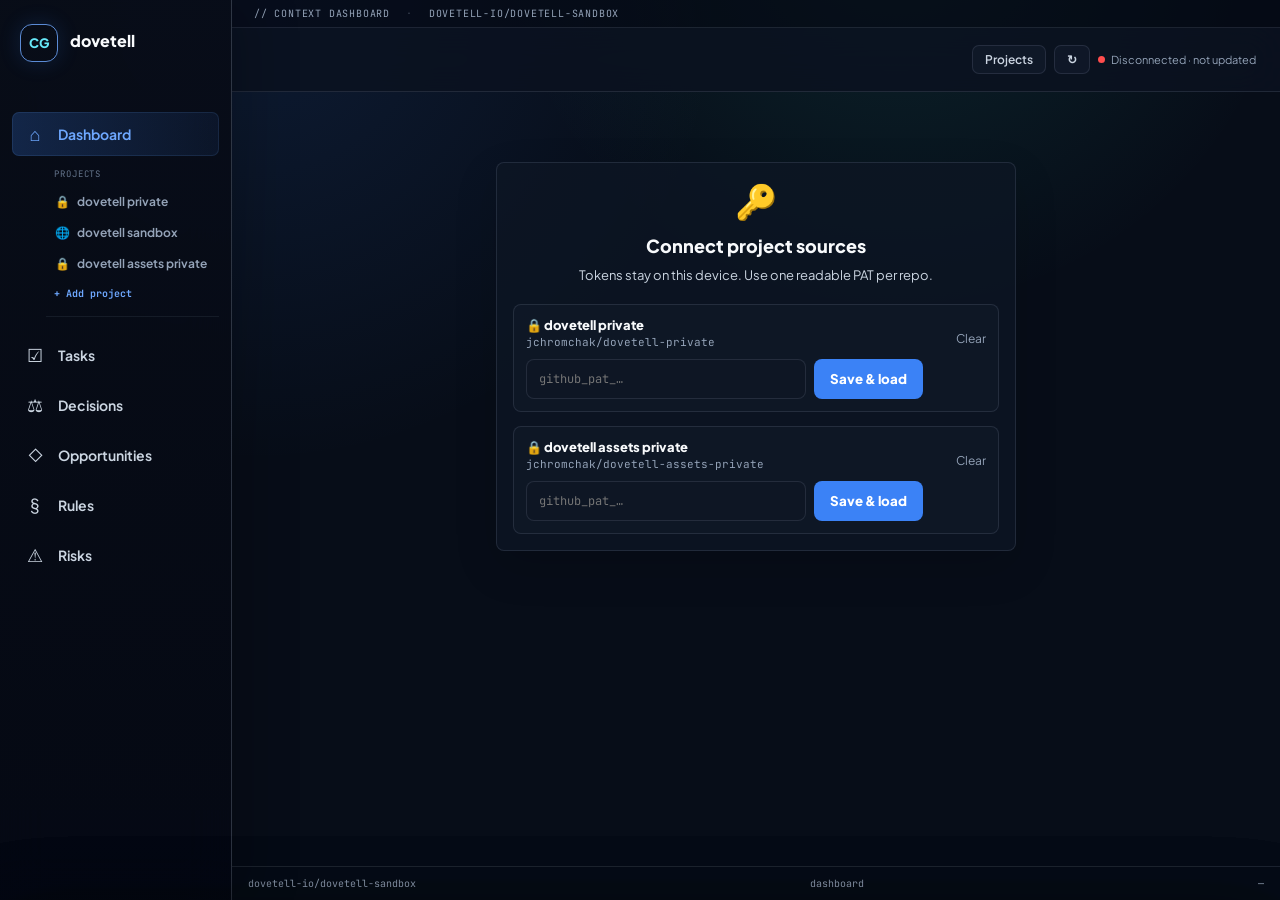
==== commit 24b8f37c: "Decouple project token save from config sync" ====
--- a/dashboard/index.html
+++ b/dashboard/index.html
@@ -106,6 +106,9 @@
 .project-json-actions{display:flex;gap:8px;flex-wrap:wrap}
 .project-json-output{display:none;width:100%;min-height:150px;max-height:260px;resize:vertical;padding:10px 11px;background:var(--surface-2);border:1px solid var(--border);border-radius:8px;color:var(--text);font-family:var(--mono);font-size:10px;line-height:1.45;outline:none}
 .project-json-output.visible{display:block}
+.project-config-connection{display:grid;gap:8px;margin:10px 0 14px;padding:10px 12px;border:1px solid var(--border);border-radius:8px;background:rgba(18,27,43,0.54)}
+.project-config-meta{font-family:var(--mono);font-size:10px;color:var(--muted);overflow-wrap:anywhere}
+.project-config-token{display:flex;gap:8px;align-items:center;flex-wrap:wrap}
 .project-hint{font-size:11px;color:var(--muted);line-height:1.5;margin:-4px 0 12px}
 .project-form-section{margin:14px 0 8px;font-family:var(--mono);font-size:10px;letter-spacing:0.08em;text-transform:uppercase;color:var(--muted)}
 .project-verify{display:none;margin:10px 0 0;padding:10px 12px;border-radius:8px;border:1px solid var(--border);background:rgba(18,27,43,0.54);font-size:12px;line-height:1.45;color:var(--muted-2)}
@@ -206,6 +209,14 @@
     <div class="project-settings-list" id="project-settings-list"></div>
     <div class="project-form-section">Repo JSON promotion</div>
     <div class="project-hint">Generate or copy the token-free account-projects.json working copy. Tokens are never written to config.</div>
+    <div class="project-config-connection">
+      <div class="project-config-meta" id="project-config-meta">Config repo</div>
+      <div class="project-config-token">
+        <input class="token-input" id="project-config-token" type="password" placeholder="config repo PAT" autocomplete="off" spellcheck="false" onkeydown="if(event.key==='Enter')saveConfigConnectionToken()"/>
+        <button class="btn-action" onclick="saveConfigConnectionToken()">Connect config</button>
+        <button class="btn-action danger" onclick="clearConfigConnectionToken()">Clear</button>
+      </div>
+    </div>
     <div class="project-json-tools">
       <div class="project-json-actions">
         <button class="btn-action" onclick="previewProjectConfigJson()">Preview JSON</button>
@@ -312,8 +323,8 @@
 
 <div class="toast" id="toast"></div>
 
-<script src="../assets/js/shared.js?v=20260508-token-bridge1"></script>
-<script src="../assets/js/projects.js?v=20260508-token-bridge1"></script>
+<script src="../assets/js/shared.js?v=20260508-project-token-save1"></script>
+<script src="../assets/js/projects.js?v=20260508-project-token-save1"></script>
 <script>
 const PROJECTS = Dovetell.allProjects()
 const SOURCE_KEYS = ['tasks', 'decisions', 'risks', 'opportunities', 'changelog', 'journal']
@@ -1197,19 +1208,17 @@
   if (!token) return
   Dovetell.saveProjectToken(project, token)
   const button = input && input.nextElementSibling
-  if (button) {
-    button.disabled = true
-    button.textContent = 'Checking...'
-  }
+  if (button) button.textContent = 'Saved'
+  Dovetell.showToast('Project token saved locally · loading sources', 'success')
+  setTimeout(() => loadDashboard(), 250)
+}
+
+async function checkProjectToken(project, token) {
   try {
-    await verifyProjectAccess(project, token)
+    return await verifyProjectAccess(project, token)
   } catch (err) {
-    setTokenButtonState(button, 'Saved')
-    Dovetell.showToast(`Token saved locally. Access check needs attention: ${err.message || 'Unable to verify repo'}`, 'warning')
-    setTimeout(() => loadDashboard(), 900)
-    return
-  }
-  loadDashboard()
+    return `Project token saved, but source access needs attention: ${err.message || 'Unable to verify repo'}.`
+  }
 }
 
 function clearProjectToken(projectId) {
@@ -1285,12 +1294,56 @@
 function openProjectSettings(projectId = '') {
   wireProjectForm()
   renderProjectSettingsList()
+  renderConfigConnection()
   if (projectId) {
     showProjectForm(findProject(projectId), 'edit')
   } else {
     showProjectSourceList()
   }
   Dovetell.openSheet('project-sheet', 'project-overlay')
+}
+
+function renderConfigConnection() {
+  const repo = Dovetell.configRepo()
+  const meta = document.getElementById('project-config-meta')
+  if (meta) {
+    const status = Dovetell.readConfigToken() ? 'connected for sync' : 'not connected for sync'
+    meta.textContent = `${repo.owner}/${repo.repo}:${repo.branch} · ${repo.path} · ${status}`
+  }
+  const input = document.getElementById('project-config-token')
+  if (input) input.value = ''
+}
+
+async function verifyConfigConnection(token) {
+  const repo = Dovetell.configRepo()
+  const file = await Dovetell.githubGet({ owner: repo.owner, repo: repo.repo, branch: repo.branch, token }, repo.path)
+  if (!file || !file.sha) throw new Error('Config file was readable, but GitHub did not return a file sha')
+  return repo
+}
+
+async function saveConfigConnectionToken() {
+  const input = document.getElementById('project-config-token')
+  const token = input ? input.value.trim() : ''
+  if (!token) {
+    setProjectVerify('Paste a PAT that can write the config repo.', 'warning')
+    return
+  }
+  Dovetell.saveConfigToken(token)
+  setProjectVerify('Checking config repo access...', 'warning')
+  try {
+    const repo = await verifyConfigConnection(token)
+    renderConfigConnection()
+    setProjectVerify(`Config repo connected: ${repo.owner}/${repo.repo} · ${repo.path}.`, 'success')
+  } catch (err) {
+    renderConfigConnection()
+    setProjectVerify(`Config token saved locally, but access check needs attention: ${err.message || 'Unable to verify config repo'}`, 'warning')
+  }
+}
+
+function clearConfigConnectionToken() {
+  Dovetell.clearConfigToken()
+  renderConfigConnection()
+  setProjectVerify('Config repo token cleared.', 'warning')
 }
 
 function closeProjectSettings() {
@@ -1444,19 +1497,13 @@
     contextFiles
   })
   if (token) Dovetell.saveProjectToken(project, token)
-  try {
-    const message = await verifyProjectAccess(project, token || Dovetell.readProjectToken(project))
-    localStorage.setItem('dovetell_project_tasks', project.id)
-    const syncMessage = await syncProjectConfig(token || Dovetell.readProjectToken(project), false)
-    setProjectVerify(`${message} ${syncMessage} Reloading...`, 'success')
-    setTimeout(() => window.location.reload(), 900)
-  } catch (err) {
-    setProjectVerify(`${err.message}. Browser working config was saved so you can adjust or sync it without retyping.`, 'error')
-    if (saveButton) {
-      saveButton.disabled = false
-      saveButton.textContent = 'Save project'
-    }
-  }
+  localStorage.setItem('dovetell_project_tasks', project.id)
+  const syncMessage = await syncProjectConfig(bestConfigToken(), false)
+  const projectToken = token || Dovetell.readProjectToken(project)
+  const accessMessage = projectToken ? await checkProjectToken(project, projectToken) : 'Project saved. Add a project token when you want to load private context files.'
+  const state = syncMessage.startsWith('Synced') && !accessMessage.includes('needs attention') ? 'success' : 'warning'
+  setProjectVerify(`${syncMessage} ${accessMessage} Reloading...`, state)
+  setTimeout(() => window.location.reload(), 1100)
 }
 
 function deleteProjectSettings(projectId) {
@@ -1484,17 +1531,14 @@
 }
 
 function bestConfigToken() {
-  for (const project of Dovetell.allProjects()) {
-    const token = Dovetell.readProjectToken(project)
-    if (token) return token
-  }
-  return Dovetell.readToken && Dovetell.readToken()
+  return Dovetell.readConfigToken && Dovetell.readConfigToken()
 }
 
 async function syncProjectConfig(token, reload = false, toastPrefix = '') {
   if (!token) {
     if (Dovetell.saveConfigSyncStatus) Dovetell.saveConfigSyncStatus({ state: 'pending', reason: 'No writable token available' })
-    const message = 'Saved locally; sync is pending until a token with app-repo write access is available.'
+    const repo = Dovetell.configRepo()
+    const message = `Saved locally; sync is pending until the config repo is connected for ${repo.owner}/${repo.repo}.`
     if (reload) Dovetell.showToast(`${toastPrefix ? `${toastPrefix} · ` : ''}${message}`, 'warning')
     if (reload) setTimeout(() => window.location.reload(), 900)
     return message
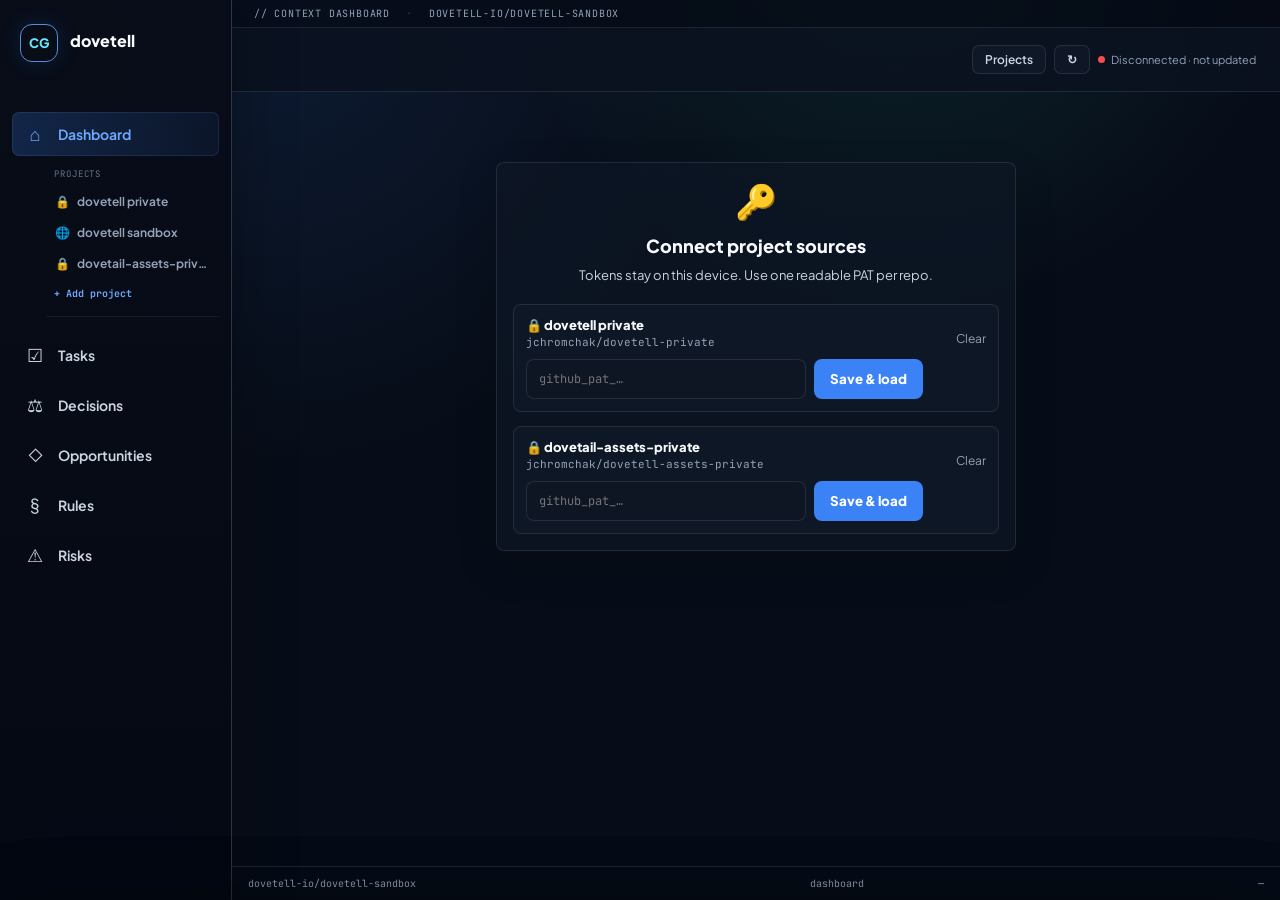
==== commit 2304f593: "Allow missing context files on load" ====
--- a/dashboard/index.html
+++ b/dashboard/index.html
@@ -323,8 +323,8 @@
 
 <div class="toast" id="toast"></div>
 
-<script src="../assets/js/shared.js?v=20260508-project-token-save1"></script>
-<script src="../assets/js/projects.js?v=20260508-project-token-save1"></script>
+<script src="../assets/js/shared.js?v=20260508-missing-context1"></script>
+<script src="../assets/js/projects.js?v=20260508-missing-context1"></script>
 <script>
 const PROJECTS = Dovetell.allProjects()
 const SOURCE_KEYS = ['tasks', 'decisions', 'risks', 'opportunities', 'changelog', 'journal']
@@ -1584,7 +1584,7 @@
         const file = await Dovetell.githubGet(projectConfig, path)
         return { project, key, path, ok: true, sha: file.sha, content: decodeURIComponent(escape(atob(file.content.replace(/\n/g, '')))) }
       } catch (err) {
-        if (key === 'journal' && /GitHub 404/i.test(err.message || '')) {
+        if (/GitHub 404/i.test(err.message || '')) {
           return { project, key, path, ok: true, sha: null, content: '' }
         }
         console.warn(`Unable to load ${project.owner}/${project.repo}/${path}`, err)
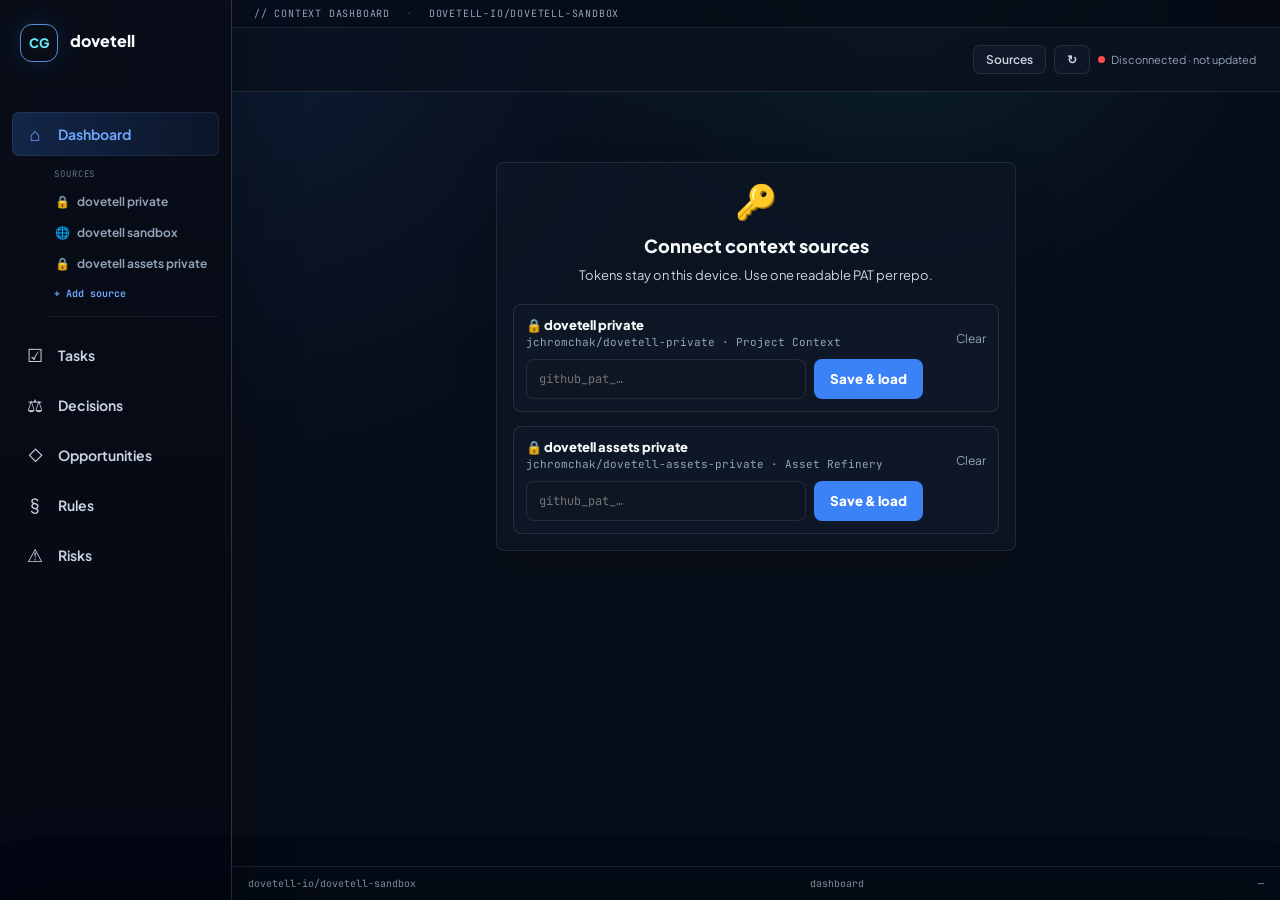
==== commit 0e0af58e: "Add repo types for context sources" ====
--- a/dashboard/index.html
+++ b/dashboard/index.html
@@ -168,7 +168,7 @@
     <div class="logo-wordmark">dove<span>tell</span></div>
   </div>
   <div class="topbar-right">
-    <button class="btn-sm" onclick="openProjectSettings()" title="Project sources">Projects</button>
+    <button class="btn-sm" onclick="openProjectSettings()" title="Context sources">Sources</button>
     <button class="btn-sm" onclick="loadDashboard()" title="Refresh">↻</button>
     <div class="status-row">
       <div class="status-dot loading" id="status-dot"></div>
@@ -199,12 +199,12 @@
 <div class="add-sheet-overlay" id="project-overlay" onclick="closeProjectSettings()"></div>
 <div class="add-sheet" id="project-sheet">
   <div class="sheet-handle"></div>
-  <div class="sheet-title">Project Sources</div>
+  <div class="sheet-title">Context Sources</div>
   <div class="project-hint">Repo config is the durable source of truth. This page keeps a browser working copy and syncs account-projects.json back to GitHub when your token can write it.</div>
   <div class="project-home-view" id="project-home-view">
     <div class="project-source-head">
       <div class="project-form-section">Configured Sources</div>
-      <button class="btn-action" onclick="startProjectAdd()">Add project</button>
+      <button class="btn-action" onclick="startProjectAdd()">Add source</button>
     </div>
     <div class="project-settings-list" id="project-settings-list"></div>
     <div class="project-form-section">Repo JSON promotion</div>
@@ -229,7 +229,7 @@
   </div>
   <div class="project-verify" id="project-verify"></div>
   <div class="project-form-panel" id="project-form-panel">
-    <div class="project-form-title" id="project-form-title">Add project</div>
+    <div class="project-form-title" id="project-form-title">Add source</div>
     <div class="project-form-section">Repository</div>
     <div class="form-row-2">
       <div class="form-field">
@@ -255,7 +255,18 @@
         </select>
       </div>
     </div>
-    <div class="project-form-section">Project identity</div>
+    <div class="project-form-section">Source identity</div>
+    <div class="form-field">
+      <label class="form-label">Source type</label>
+      <select class="form-select" id="project-repo-type">
+        <option value="project-context">Project context</option>
+        <option value="business-context">Business context</option>
+        <option value="asset-refinery">Asset refinery</option>
+        <option value="canonical-assets">Canonical assets</option>
+        <option value="docs">Docs</option>
+        <option value="app">App</option>
+      </select>
+    </div>
     <div class="form-field">
       <label class="form-label">Project ID</label>
       <input class="form-input" id="project-id" placeholder="auto-generated"/>
@@ -277,7 +288,7 @@
     </div>
     <div class="sheet-actions">
       <button class="btn-sheet-cancel" onclick="showProjectSourceList()">Back</button>
-      <button class="btn-sheet-save" onclick="saveProjectSettings()">Save project</button>
+      <button class="btn-sheet-save" onclick="saveProjectSettings()">Save source</button>
     </div>
   </div>
 </div>
@@ -323,8 +334,8 @@
 
 <div class="toast" id="toast"></div>
 
-<script src="../assets/js/shared.js?v=20260508-missing-context1"></script>
-<script src="../assets/js/projects.js?v=20260508-missing-context1"></script>
+<script src="../assets/js/shared.js?v=20260508-repo-type1"></script>
+<script src="../assets/js/projects.js?v=20260508-repo-type1"></script>
 <script>
 const PROJECTS = Dovetell.allProjects()
 const SOURCE_KEYS = ['tasks', 'decisions', 'risks', 'opportunities', 'changelog', 'journal']
@@ -587,6 +598,10 @@
   if (project.visibility === 'private') return '🔒'
   if (project.visibility === 'public') return '🌐'
   return '?'
+}
+
+function repoTypeLabel(repoType = 'project-context') {
+  return repoType.split('-').filter(Boolean).map(part => part.charAt(0).toUpperCase() + part.slice(1)).join(' ')
 }
 
 function projectName(project) {
@@ -724,7 +739,7 @@
               <span class="status-chip status-active">${openTasks.length} open tasks</span>
               <span class="status-chip status-open">${activeRisks.length} open risks</span>
               <span class="status-chip">${opportunities.filter(o => o.status !== 'closed').length} opportunities</span>
-              <span class="status-chip">${PROJECTS.length} projects</span>
+              <span class="status-chip">${PROJECTS.length} sources</span>
             </div>
           </div>
           <div class="summary-panel health-panel" title="${escHtml(contextHealthTitle())}">
@@ -1160,7 +1175,7 @@
 function renderTokenPrompt() {
   document.getElementById('main').innerHTML = `<div class="summary-panel token-card">
     <div class="token-icon">🔑</div>
-    <div class="token-title">Connect project sources</div>
+    <div class="token-title">Connect context sources</div>
     <div class="token-copy">Tokens stay on this device. Use one readable PAT per repo.</div>
     ${renderProjectTokenForms(missingTokenProjects(), 'Save & load')}
   </div>`
@@ -1174,7 +1189,7 @@
       <div class="token-project-head">
         <div>
           <div class="token-project-title">${visibilityIcon(project)} ${escHtml(projectName(project))}</div>
-          <div class="token-project-repo">${escHtml(`${project.owner}/${project.repo}`)}</div>
+          <div class="token-project-repo">${escHtml(`${project.owner}/${project.repo} · ${repoTypeLabel(project.repoType)}`)}</div>
         </div>
         <button class="token-clear" onclick="clearProjectToken('${escHtml(project.id)}')">Clear</button>
       </div>
@@ -1375,9 +1390,9 @@
 function showProjectForm(project, mode = 'add') {
   setProjectFormVisible(true)
   const title = document.getElementById('project-form-title')
-  if (title) title.textContent = mode === 'edit' ? 'Edit project' : 'Add project'
+  if (title) title.textContent = mode === 'edit' ? 'Edit source' : 'Add source'
   const saveButton = document.querySelector('#project-sheet .btn-sheet-save')
-  if (saveButton) saveButton.textContent = mode === 'edit' ? 'Save changes' : 'Add project'
+  if (saveButton) saveButton.textContent = mode === 'edit' ? 'Save changes' : 'Add source'
   fillProjectForm(project)
   const focus = document.getElementById(project ? 'project-name' : 'project-owner')
   if (focus) setTimeout(() => focus.focus(), 80)
@@ -1389,7 +1404,7 @@
     <div class="project-settings-item">
       <div>
         <div class="project-settings-title">${visibilityIcon(project)} ${escHtml(projectName(project))}</div>
-        <div class="project-settings-meta">${escHtml(`${project.owner}/${project.repo}`)} · ${Dovetell.projectSource(project.id)}</div>
+        <div class="project-settings-meta">${escHtml(`${project.owner}/${project.repo}`)} · ${repoTypeLabel(project.repoType)} · ${Dovetell.projectSource(project.id)}</div>
       </div>
       <div class="project-settings-actions">
         <button class="btn-action" onclick="startProjectEdit('${escHtml(project.id)}')">Edit</button>
@@ -1441,6 +1456,7 @@
   document.getElementById('project-name').value = data.name || ''
   document.getElementById('project-owner').value = data.owner || ''
   document.getElementById('project-repo').value = data.repo || ''
+  document.getElementById('project-repo-type').value = data.repoType || 'project-context'
   document.getElementById('project-visibility').value = data.visibility || 'unknown'
   document.getElementById('project-token').value = ''
   projectPathKeys().forEach(key => {
@@ -1493,6 +1509,7 @@
     name: document.getElementById('project-name').value.trim(),
     owner,
     repo,
+    repoType: document.getElementById('project-repo-type').value,
     visibility: document.getElementById('project-visibility').value,
     contextFiles
   })
@@ -1567,7 +1584,7 @@
 async function loadDashboard() {
   if (!PROJECTS.length) {
     updateConnectionStatus('disconnected', 'No projects configured')
-    document.getElementById('main').innerHTML = `<div class="empty"><div class="empty-icon">!</div><div class="empty-text">No project sources configured.</div></div>`
+    document.getElementById('main').innerHTML = `<div class="empty"><div class="empty-icon">!</div><div class="empty-text">No context sources configured.</div></div>`
     return
   }
   if (missingTokenProjects().length) {
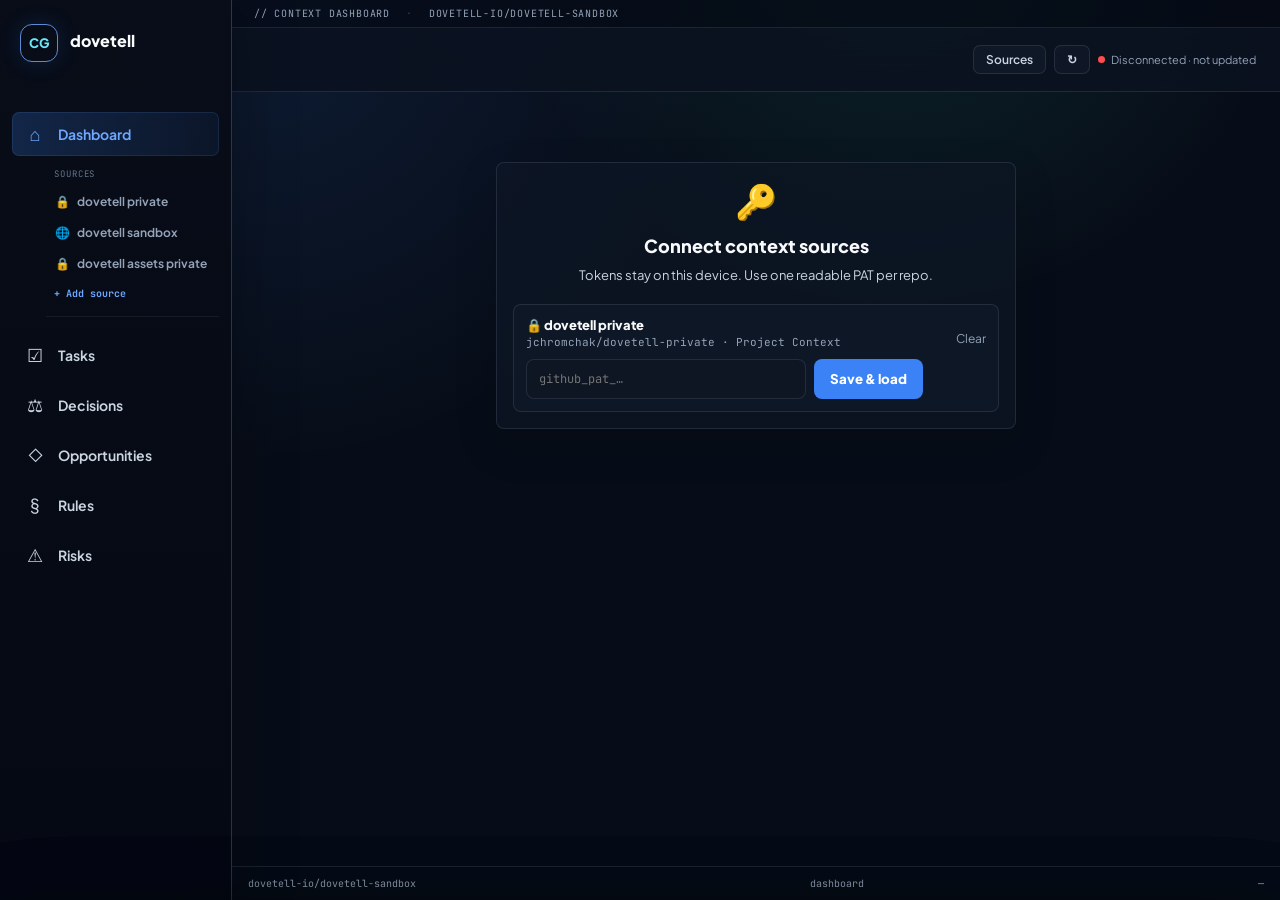
==== commit 37ce28b0: "Add context source profiles" ====
--- a/dashboard/index.html
+++ b/dashboard/index.html
@@ -277,15 +277,7 @@
     </div>
     <div class="project-form-section">Context file paths</div>
     <div class="project-hint">Defaults use the agnostic .project-context convention. Edit these only when the repo stores context files somewhere else.</div>
-    <div class="project-path-grid">
-      <div class="form-field"><label class="form-label">Tasks</label><input class="form-input" id="project-path-tasks"/></div>
-      <div class="form-field"><label class="form-label">Decisions</label><input class="form-input" id="project-path-decisions"/></div>
-      <div class="form-field"><label class="form-label">Risks</label><input class="form-input" id="project-path-risks"/></div>
-      <div class="form-field"><label class="form-label">Opportunities</label><input class="form-input" id="project-path-opportunities"/></div>
-      <div class="form-field"><label class="form-label">Rules</label><input class="form-input" id="project-path-rules"/></div>
-      <div class="form-field"><label class="form-label">Journal</label><input class="form-input" id="project-path-journal"/></div>
-      <div class="form-field"><label class="form-label">Changelog</label><input class="form-input" id="project-path-changelog"/></div>
-    </div>
+    <div class="project-path-grid" id="project-path-grid"></div>
     <div class="sheet-actions">
       <button class="btn-sheet-cancel" onclick="showProjectSourceList()">Back</button>
       <button class="btn-sheet-save" onclick="saveProjectSettings()">Save source</button>
@@ -334,11 +326,11 @@
 
 <div class="toast" id="toast"></div>
 
-<script src="../assets/js/shared.js?v=20260508-repo-type1"></script>
-<script src="../assets/js/projects.js?v=20260508-repo-type1"></script>
+<script src="../assets/js/shared.js?v=20260508-source-profile1"></script>
+<script src="../assets/js/projects.js?v=20260508-source-profile1"></script>
 <script>
 const PROJECTS = Dovetell.allProjects()
-const SOURCE_KEYS = ['tasks', 'decisions', 'risks', 'opportunities', 'changelog', 'journal']
+const DASHBOARD_SOURCE_KEYS = ['tasks', 'decisions', 'risks', 'opportunities', 'changelog', 'journal']
 const REFRESH_INTERVAL_MS = 5 * 60 * 1000
 let dashboardState = { journals: [], journalFiles: new Map(), taskFiles: new Map(), sourceStates: [] }
 let pendingJournalTask = null
@@ -791,7 +783,8 @@
 
 function selectedJournalProject() {
   const requested = localStorage.getItem('dovetell_project_journal')
-  const match = PROJECTS.find(project => project.id === requested) || PROJECTS[0] || null
+  const sources = journalProjects()
+  const match = sources.find(project => project.id === requested) || sources[0] || null
   if (match) localStorage.setItem('dovetell_project_journal', match.id)
   return match
 }
@@ -809,7 +802,7 @@
         <a class="panel-link" href="#journal-list">${projectJournals.length}</a>
       </div>
       <select class="journal-select" id="journal-project" onchange="selectJournalProject(this.value)">
-        ${PROJECTS.map(project => `<option value="${escHtml(project.id)}" ${selected && selected.id === project.id ? 'selected' : ''}>${visibilityIcon(project)} ${escHtml(projectName(project))}</option>`).join('')}
+        ${journalProjects().map(project => `<option value="${escHtml(project.id)}" ${selected && selected.id === project.id ? 'selected' : ''}>${visibilityIcon(project)} ${escHtml(projectName(project))}</option>`).join('')}
       </select>
     </div>
     <div class="summary-panel journal-composer">
@@ -833,7 +826,7 @@
   const projectJournals = selected ? journals.filter(entry => entry.project && entry.project.id === selected.id) : []
   body.innerHTML = `
     <select class="journal-select" id="journal-project-mobile" onchange="selectJournalProject(this.value)">
-      ${PROJECTS.map(project => `<option value="${escHtml(project.id)}" ${selected && selected.id === project.id ? 'selected' : ''}>${visibilityIcon(project)} ${escHtml(projectName(project))}</option>`).join('')}
+      ${journalProjects().map(project => `<option value="${escHtml(project.id)}" ${selected && selected.id === project.id ? 'selected' : ''}>${visibilityIcon(project)} ${escHtml(projectName(project))}</option>`).join('')}
     </select>
     <div class="journal-composer" style="margin-top:12px">
       <textarea class="journal-input" id="journal-content-mobile" placeholder="Capture a thought..."></textarea>
@@ -1211,8 +1204,16 @@
   return PROJECTS.find(project => project.id === projectId)
 }
 
+function dashboardProjects() {
+  return PROJECTS.filter(project => Dovetell.sourceSupportsDashboard(project))
+}
+
+function journalProjects() {
+  return dashboardProjects().filter(project => project.contextFiles && project.contextFiles.journal)
+}
+
 function missingTokenProjects() {
-  return PROJECTS.filter(project => project.visibility === 'private' && !Dovetell.readProjectToken(project))
+  return dashboardProjects().filter(project => project.visibility === 'private' && !Dovetell.readProjectToken(project))
 }
 
 async function saveProjectToken(projectId) {
@@ -1243,20 +1244,41 @@
   loadDashboard()
 }
 
-function projectPathKeys() {
-  return ['tasks', 'decisions', 'risks', 'opportunities', 'rules', 'journal', 'changelog']
-}
-
-function projectContextDefaults() {
-  return {
-    tasks: '.project-context/tasks.md',
-    decisions: '.project-context/decisions.md',
-    risks: '.project-context/risks.md',
-    opportunities: '.project-context/opportunities.md',
-    rules: '.project-context/rules.md',
-    journal: '.project-context/journal.md',
-    changelog: '.project-context/changelog.md'
-  }
+function contextFileLabel(key) {
+  return key.replace(/([A-Z])/g, ' $1').replace(/^./, char => char.toUpperCase())
+}
+
+function projectPathEntries(repoType = 'project-context') {
+  const defaults = Dovetell.sourceContextFiles(repoType)
+  return Object.keys(defaults).map(key => ({ key, label: contextFileLabel(key), path: defaults[key] }))
+}
+
+function projectPathKeys(repoType = 'project-context') {
+  return projectPathEntries(repoType).map(entry => entry.key)
+}
+
+function projectContextDefaults(repoType = 'project-context') {
+  return Dovetell.sourceContextFiles(repoType)
+}
+
+function readProjectPathFormValues() {
+  const values = {}
+  document.querySelectorAll('#project-path-grid input[data-context-key]').forEach(input => {
+    values[input.dataset.contextKey] = input.value.trim()
+  })
+  return values
+}
+
+function renderProjectPathFields(repoType = 'project-context', contextFiles = {}) {
+  const grid = document.getElementById('project-path-grid')
+  if (!grid) return
+  const defaults = projectContextDefaults(repoType)
+  grid.innerHTML = projectPathEntries(repoType).map(entry => `
+    <div class="form-field">
+      <label class="form-label">${escHtml(entry.label)}</label>
+      <input class="form-input" id="project-path-${escHtml(entry.key)}" data-context-key="${escHtml(entry.key)}" value="${escHtml(contextFiles[entry.key] || defaults[entry.key] || '')}"/>
+    </div>
+  `).join('')
 }
 
 function projectSlug(value) {
@@ -1304,6 +1326,15 @@
       input.dataset.manualWired = 'true'
     }
   })
+  const repoType = document.getElementById('project-repo-type')
+  if (repoType && !repoType.dataset.wired) {
+    repoType.addEventListener('change', () => {
+      const currentPaths = readProjectPathFormValues()
+      renderProjectPathFields(repoType.value, currentPaths)
+      setProjectVerify()
+    })
+    repoType.dataset.wired = 'true'
+  }
 }
 
 function openProjectSettings(projectId = '') {
@@ -1449,19 +1480,18 @@
 }
 
 function fillProjectForm(project) {
-  const defaults = projectContextDefaults()
+  const repoType = (project && project.repoType) || 'project-context'
+  const defaults = projectContextDefaults(repoType)
   const data = project || { contextFiles: defaults, visibility: 'private' }
   document.getElementById('project-id').value = data.id || ''
   document.getElementById('project-id').dataset.generated = project ? 'false' : 'true'
   document.getElementById('project-name').value = data.name || ''
   document.getElementById('project-owner').value = data.owner || ''
   document.getElementById('project-repo').value = data.repo || ''
-  document.getElementById('project-repo-type').value = data.repoType || 'project-context'
+  document.getElementById('project-repo-type').value = repoType
   document.getElementById('project-visibility').value = data.visibility || 'unknown'
   document.getElementById('project-token').value = ''
-  projectPathKeys().forEach(key => {
-    document.getElementById(`project-path-${key}`).value = (data.contextFiles && data.contextFiles[key]) || defaults[key] || ''
-  })
+  renderProjectPathFields(repoType, { ...defaults, ...(data.contextFiles || {}) })
   setProjectVerify(project ? `Editing ${Dovetell.projectSource(project.id)} metadata. Add a token only if you want to replace the saved browser token.` : 'Enter an owner and repo. Save updates the browser working config, then tries to sync repo JSON.', 'warning')
   syncProjectGeneratedFields()
 }
@@ -1473,7 +1503,8 @@
   if (repoRes.status === 401 || repoRes.status === 403) throw new Error(`GitHub ${repoRes.status}: token cannot access this repo`)
   if (repoRes.status === 404) throw new Error('GitHub 404: repo not found or token cannot see it')
   if (!repoRes.ok) throw new Error(`GitHub ${repoRes.status}: ${repoRes.statusText}`)
-  const firstPath = project.contextFiles.tasks
+  const firstPath = Object.values(project.contextFiles || {}).find(Boolean)
+  if (!firstPath) return 'Repo verified. No context file paths are configured yet.'
   const pathRes = await Dovetell.fetchWithTimeout(`https://api.github.com/repos/${project.owner}/${project.repo}/contents/${firstPath}`, { headers }, 15000)
   if (pathRes.ok) return `Repo verified and ${firstPath} is readable.`
   if (pathRes.status === 404) return `Repo verified. ${firstPath} does not exist yet; the first write can create it.`
@@ -1488,11 +1519,9 @@
     setProjectVerify('Owner and repo are required.', 'error')
     return
   }
-  const contextFiles = {}
-  projectPathKeys().forEach(key => {
-    contextFiles[key] = document.getElementById(`project-path-${key}`).value.trim()
-  })
-  const missingPaths = projectPathKeys().filter(key => !contextFiles[key])
+  const repoType = document.getElementById('project-repo-type').value
+  const contextFiles = readProjectPathFormValues()
+  const missingPaths = projectPathKeys(repoType).filter(key => !contextFiles[key])
   if (missingPaths.length) {
     setProjectVerify(`Missing context paths: ${missingPaths.join(', ')}`, 'error')
     return
@@ -1509,7 +1538,7 @@
     name: document.getElementById('project-name').value.trim(),
     owner,
     repo,
-    repoType: document.getElementById('project-repo-type').value,
+    repoType,
     visibility: document.getElementById('project-visibility').value,
     contextFiles
   })
@@ -1587,13 +1616,19 @@
     document.getElementById('main').innerHTML = `<div class="empty"><div class="empty-icon">!</div><div class="empty-text">No context sources configured.</div></div>`
     return
   }
+  const sources = dashboardProjects()
+  if (!sources.length) {
+    updateConnectionStatus('connected', 'No dashboard sources configured')
+    document.getElementById('main').innerHTML = `<div class="empty"><div class="empty-icon">!</div><div class="empty-text">No dashboard-ready context sources configured.</div></div>`
+    return
+  }
   if (missingTokenProjects().length) {
     renderTokenPrompt()
     return
   }
   updateConnectionStatus('updating')
   try {
-    const entries = await Promise.all(PROJECTS.flatMap(project => SOURCE_KEYS.map(async key => {
+    const entries = await Promise.all(sources.flatMap(project => DASHBOARD_SOURCE_KEYS.map(async key => {
       const path = project.contextFiles && project.contextFiles[key]
       if (!path) return { project, key, path: key, ok: false, status: 'Missing path', content: '' }
       const projectConfig = { ...project, token: Dovetell.readProjectToken(project) }
@@ -1614,7 +1649,7 @@
       renderAuthError(failures[0].status)
       return
     }
-    const byProject = PROJECTS.map(project => {
+    const byProject = sources.map(project => {
       const projectEntries = entries.filter(entry => entry.project.id === project.id)
       const raw = Object.fromEntries(projectEntries.map(entry => [entry.key, entry.content]))
       return {
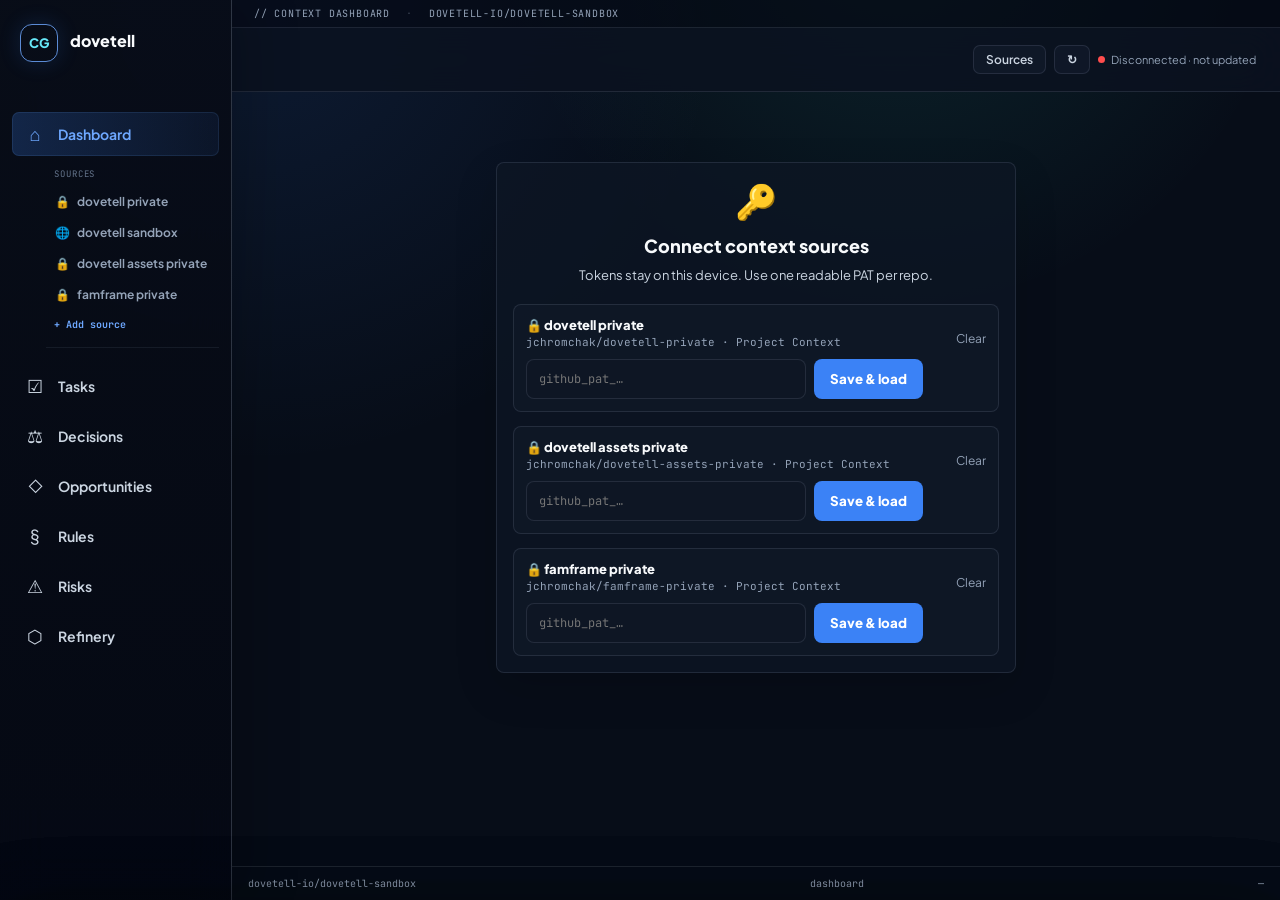
==== commit c1bc6537: "Add asset refinery overview" ====
--- a/dashboard/index.html
+++ b/dashboard/index.html
@@ -194,6 +194,7 @@
   <a href="../opportunities/" class="tab-item"><span class="tab-icon">◇</span><span class="tab-label">Opportunities</span></a>
   <a href="../rules/" class="tab-item"><span class="tab-icon">§</span><span class="tab-label">Rules</span></a>
   <a href="../risks/" class="tab-item"><span class="tab-icon">⚠</span><span class="tab-label">Risks</span></a>
+  <a href="../refinery/" class="tab-item"><span class="tab-icon">⬡</span><span class="tab-label">Refinery</span></a>
 </nav>
 
 <div class="add-sheet-overlay" id="project-overlay" onclick="closeProjectSettings()"></div>
--- a/assets/css/shared.css
+++ b/assets/css/shared.css
@@ -153,7 +153,7 @@
   .empty-text input#token-input{min-width:0!important;width:100%}
   .empty-text button[onclick="saveToken()"]{width:100%;min-width:0;max-width:100%;white-space:nowrap}
   .footer{display:none}
-  .tab-bar{left:0;right:0;width:100dvw;max-width:none;overflow:hidden;display:grid;grid-template-columns:repeat(6,minmax(0,1fr));justify-content:stretch;transform:none;transform-origin:left bottom}
+  .tab-bar{left:0;right:0;width:100dvw;max-width:none;overflow:hidden;display:grid;grid-template-columns:repeat(7,minmax(0,1fr));justify-content:stretch;transform:none;transform-origin:left bottom}
   .tab-item{width:auto;min-width:0;max-width:none;flex:none;padding-left:1px;padding-right:1px;overflow:hidden}
   .tab-label{display:none;max-width:100%;overflow:hidden;text-overflow:ellipsis;white-space:nowrap;font-size:7px}
 }
@@ -161,5 +161,5 @@
 @media (max-width: 420px){
   .tab-item{gap:2px}
   .tab-label{display:none!important}
-  .tab-bar{left:0!important;right:0!important;width:100dvw!important;max-width:none!important;display:grid!important;grid-template-columns:repeat(6,minmax(0,1fr))!important;justify-content:stretch!important;transform:none!important;transform-origin:left bottom!important}
+  .tab-bar{left:0!important;right:0!important;width:100dvw!important;max-width:none!important;display:grid!important;grid-template-columns:repeat(7,minmax(0,1fr))!important;justify-content:stretch!important;transform:none!important;transform-origin:left bottom!important}
 }
